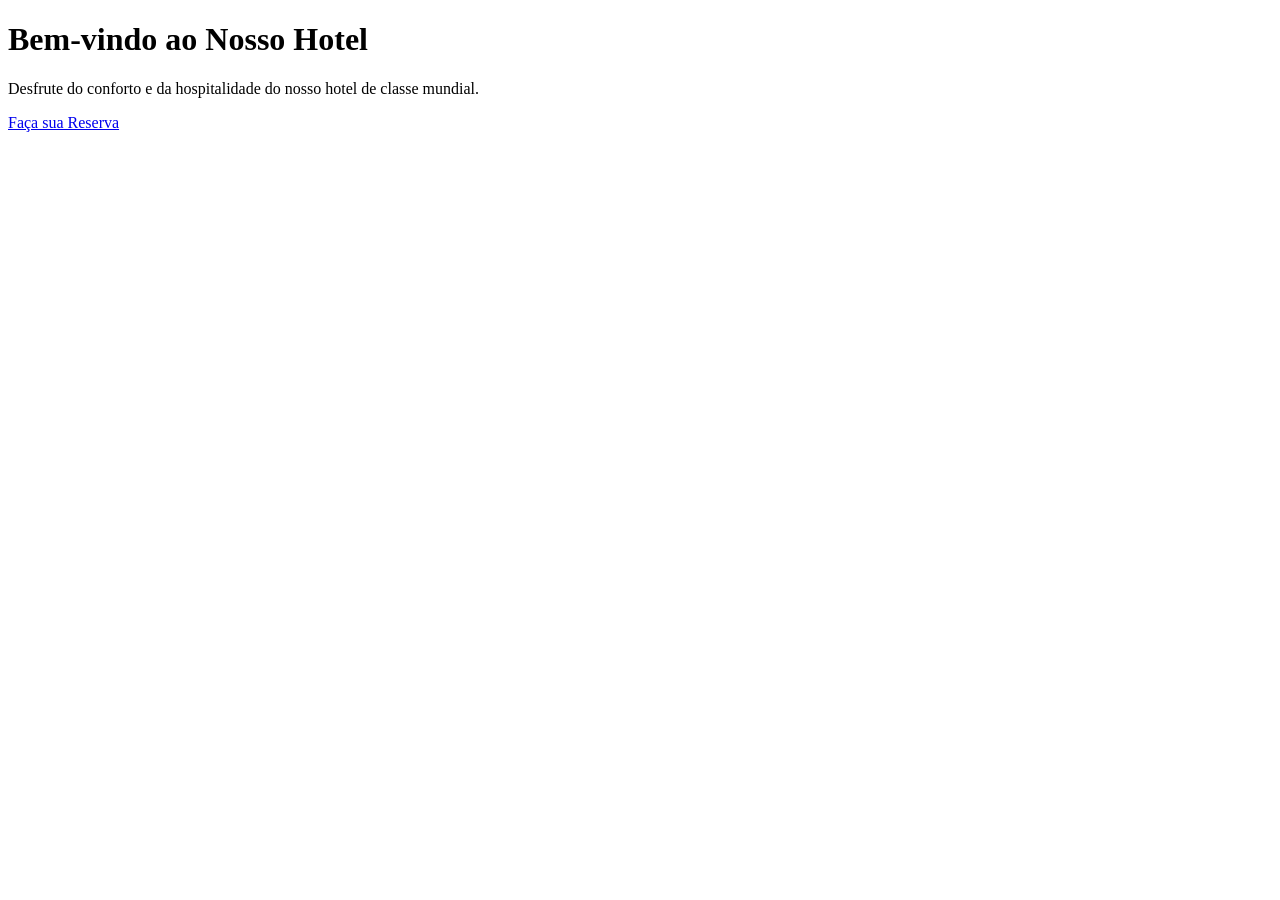
==== index.html @ a3831721 "Estrutura HTML pronta" ====
<!DOCTYPE html>
<html lang="pt">
<head>
    <meta charset="UTF-8">
    <meta name="viewport" content="width=device-width, initial-scale=1.0">
    <title>Hotel Reservation System</title>
</head>
<body>
    <h1>Bem-vindo ao Nosso Hotel</h1>
    <p>Desfrute do conforto e da hospitalidade do nosso hotel de classe mundial.</p>
    <a href="reservation.html">Faça sua Reserva</a>
</body>
</html>
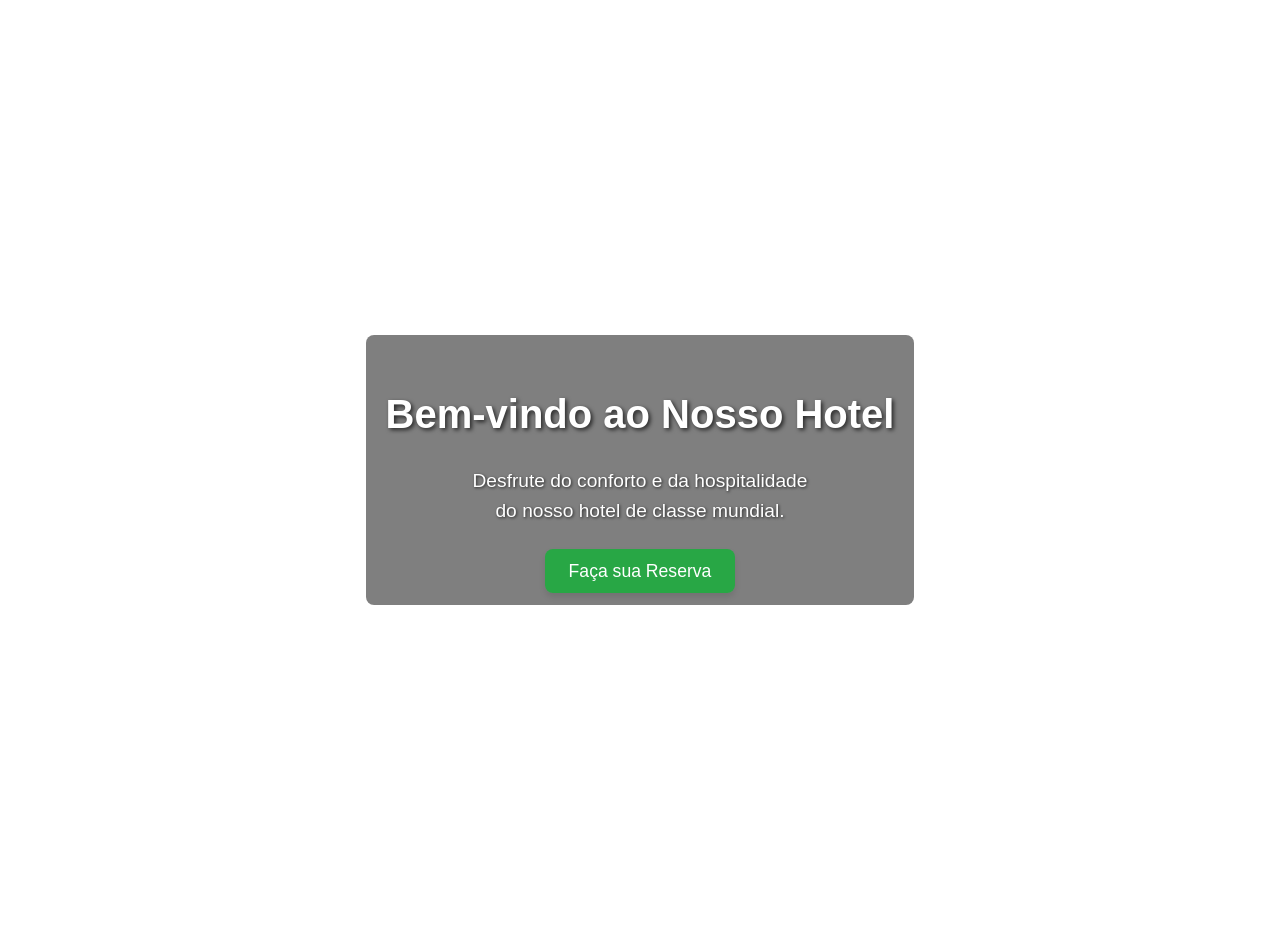
==== commit b423c8ff: "Estrutura CSS pré-pronta" ====
--- a/index.html
+++ b/index.html
@@ -4,10 +4,78 @@
     <meta charset="UTF-8">
     <meta name="viewport" content="width=device-width, initial-scale=1.0">
     <title>Hotel Reservation System</title>
+    <style>
+        body {
+            font-family: 'Roboto', sans-serif;
+            line-height: 1.6;
+            color: #fff; /* Texto em branco para contraste com o fundo */
+            margin: 0;
+            padding: 0;
+            background: url('https://images.pexels.com/photos/2294125/pexels-photo-2294125.jpeg?auto=compress&cs=tinysrgb&w=1260&h=750&dpr=1') no-repeat center center fixed;
+            background-size: cover;
+            display: flex;
+            justify-content: center;
+            align-items: center;
+            height: 100vh;
+            padding: 20px;
+        }
+
+        .container {
+            text-align: center;
+            background-color: rgba(0, 0, 0, 0.5); /* Fundo semi-transparente para melhorar a legibilidade */
+            padding: 20px;
+            border-radius: 8px;
+        }
+
+        h1 {
+            font-size: 2.5rem;
+            margin-bottom: 20px;
+            text-shadow: 2px 2px 4px rgba(0, 0, 0, 0.7); /* Sombra no texto para maior contraste */
+        }
+
+        p {
+            font-size: 1.2rem;
+            margin-bottom: 30px;
+            text-shadow: 1px 1px 3px rgba(0, 0, 0, 0.7);
+        }
+
+        a {
+            font-size: 1.1rem;
+            text-decoration: none;
+            color: #fff;
+            background-color: #28a745;
+            padding: 12px 24px;
+            border-radius: 8px;
+            box-shadow: 0 4px 6px rgba(0, 0, 0, 0.1);
+            transition: background-color 0.3s ease, box-shadow 0.3s ease;
+        }
+
+        a:hover {
+            background-color: #218838;
+            box-shadow: 0 4px 8px rgba(0, 0, 0, 0.2);
+        }
+
+        @media (max-width: 768px) {
+            h1 {
+                font-size: 2rem;
+            }
+
+            p {
+                font-size: 1rem;
+            }
+
+            a {
+                font-size: 1rem;
+                padding: 10px 20px;
+            }
+        }
+    </style>
 </head>
 <body>
-    <h1>Bem-vindo ao Nosso Hotel</h1>
-    <p>Desfrute do conforto e da hospitalidade do nosso hotel de classe mundial.</p>
-    <a href="reservation.html">Faça sua Reserva</a>
+    <div class="container">
+        <h1>Bem-vindo ao Nosso Hotel</h1>
+        <p>Desfrute do conforto e da hospitalidade<br> do nosso hotel de classe mundial.</p>
+        <a href="reservation.html">Faça sua Reserva</a>
+    </div>
 </body>
 </html>
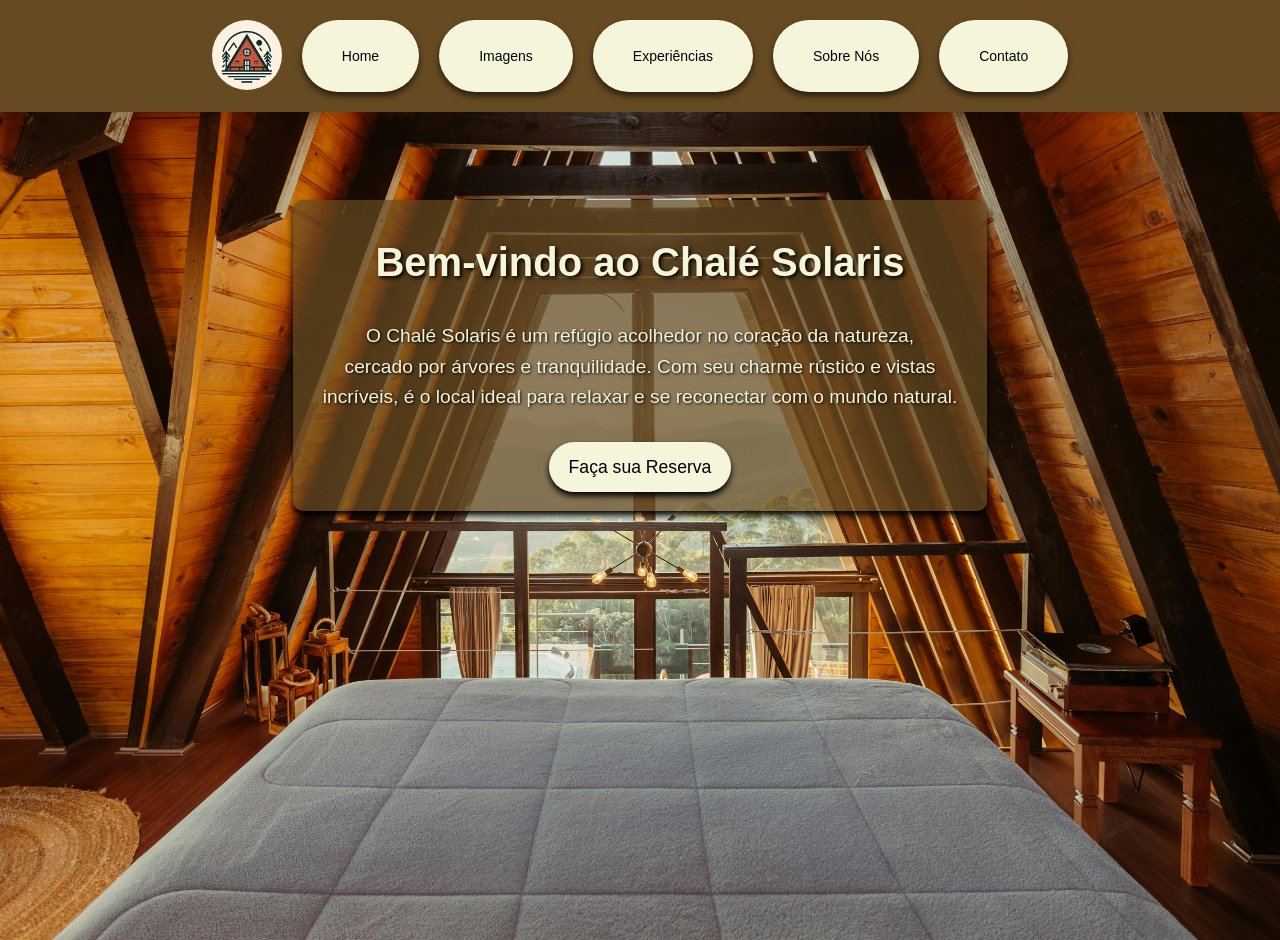
==== commit 033abef5: "imagens pronto" ====
--- a/index.html
+++ b/index.html
@@ -1,5 +1,5 @@
 <!DOCTYPE html>
-<html lang="pt">
+<html lang="pt-br">
 <head>
     <meta charset="UTF-8">
     <meta name="viewport" content="width=device-width, initial-scale=1.0">
@@ -8,51 +8,108 @@
         body {
             font-family: 'Roboto', sans-serif;
             line-height: 1.6;
-            color: #fff; /* Texto em branco para contraste com o fundo */
+            color: #F5F5DC; /* Texto em branco para contraste com o fundo */
             margin: 0;
             padding: 0;
-            background: url('https://images.pexels.com/photos/2294125/pexels-photo-2294125.jpeg?auto=compress&cs=tinysrgb&w=1260&h=750&dpr=1') no-repeat center center fixed;
+            background: url('img/num1.jpg') no-repeat center center;
             background-size: cover;
             display: flex;
+            flex-direction: column;
             justify-content: center;
             align-items: center;
-            height: 100vh;
+            min-height: 100vh;
             padding: 20px;
+        }
+
+        .navbar {
+            width: 100%;
+            background-color: rgb(102, 74, 33);; /* Cor de fundo do menu */
+            box-shadow: 0 4px 6px rgba(0, 0, 0, 0.1); /* Sombra para destacar o menu */
+            display: flex;
+            justify-content: center; /* Distribui os itens entre o espaço */
+            align-items: center; /* Alinha os itens ao centro verticalmente */
+            padding: 20px 20px;
+            margin: 0; /* Remove a margem */
+            position: fixed; /* Fixa a barra no topo da página */
+            top: 0; /* Garante que fique no topo */
+            z-index: 1000; /* Garante que fique acima de outros elementos */
+            gap: 20px;
+        }
+
+        .logo {
+            width: 70px; /* Ajuste a largura conforme necessário */
+            height: 70px; /* Ajuste a altura conforme necessário */
+            border-radius: 50%; /* Torna a imagem redonda */
+            object-fit: cover; /* Garante que a imagem se ajuste ao contêiner */
+        }
+
+        .navbar a {
+            font-family: 'Roboto', sans-serif;
+            font-size: 14px; /* Define o tamanho da fonte */
+            color: #040404; /* Cor do texto */
+            background-color: #F5F5DC;
+            box-shadow: 0 4px 6px rgba(0, 0, 0, 0.6); /* Remove qualquer fundo */
+            margin: 0; /* Remove margens */
+            padding: 0; /* Remove espaçamento interno */
+            text-decoration: none; 
+            padding: 25px 40px;
+            border-radius: 60px;
+            justify-content: center; /* Distribui os itens entre o espaço */
+            align-items: center;
+        }
+
+
+        .navbar a:hover {
+            color: #F5F5DC; /* Cor do texto ao passar o mouse */
+            background-color: rgb(102, 74, 33); /* Fundo preto ao passar o mouse */
+            padding: 25px 40px;
+            border-radius: 60px; /* Sublinhado ao passar o mouse */
+        }
+
+        
+        .menu-left {
+            display: flex;
+            justify-content: center;
+            gap: 20px; /* Espaço entre os links */
         }
 
         .container {
             text-align: center;
-            background-color: rgba(0, 0, 0, 0.5); /* Fundo semi-transparente para melhorar a legibilidade */
-            padding: 20px;
-            border-radius: 8px;
+            background-color: rgba(102, 74, 33, 0.7); /* Fundo semi-transparente para melhorar a legibilidade */
+            padding: 30px;
+            box-shadow: 0 4px 6px rgba(0, 0, 0, 1);
+            border-radius: 10px;
+            position: fixed; /* Fixa a barra no topo da página */
+            top: 200px;
         }
 
         h1 {
             font-size: 2.5rem;
-            margin-bottom: 20px;
-            text-shadow: 2px 2px 4px rgba(0, 0, 0, 0.7); /* Sombra no texto para maior contraste */
+            margin-top: 0;
+            text-shadow: 2px 2px 4px rgba(0, 0, 0, 90); /* Sombra no texto para maior contraste */
         }
 
         p {
             font-size: 1.2rem;
-            margin-bottom: 30px;
-            text-shadow: 1px 1px 3px rgba(0, 0, 0, 0.7);
+            margin-bottom: 40px;
+            text-shadow: 1px 1px 3px rgba(0, 0, 0, 90);
         }
 
         a {
             font-size: 1.1rem;
             text-decoration: none;
-            color: #fff;
-            background-color: #28a745;
-            padding: 12px 24px;
-            border-radius: 8px;
-            box-shadow: 0 4px 6px rgba(0, 0, 0, 0.1);
+            color: #000000;
+            background-color: rgba(245, 245, 220);
+            padding: 15px 20px;
+            border-radius: 30px;
+            box-shadow: 0 4px 6px rgba(0, 0, 0, 1);
             transition: background-color 0.3s ease, box-shadow 0.3s ease;
         }
 
         a:hover {
+            color: #F5F5DC;
             background-color: #218838;
-            box-shadow: 0 4px 8px rgba(0, 0, 0, 0.2);
+            box-shadow: 0 4px 8px rgba(0, 0, 0, 1);
         }
 
         @media (max-width: 768px) {
@@ -68,13 +125,34 @@
                 font-size: 1rem;
                 padding: 10px 20px;
             }
+
+            .cards {
+                flex-direction: column;
+                align-items: center;
+            }
         }
     </style>
 </head>
 <body>
+    <!-- Menu de navegação -->
+    <div class="navbar">
+        <div class="menu-left">
+            <img src="img/logo.jpeg" alt="Logo" class="logo">
+            <a href="index.html">Home</a>
+            <a href="image.html">Imagens</a>
+            <a href="experience.html">Experiências</a>
+            <a href="#sobre-nos">Sobre Nós</a>
+            <a href="#contato">Contato</a>
+        </div>
+    </div>
+
+    <br>
+
     <div class="container">
-        <h1>Bem-vindo ao Nosso Hotel</h1>
-        <p>Desfrute do conforto e da hospitalidade<br> do nosso hotel de classe mundial.</p>
+        <h1>Bem-vindo ao Chalé Solaris</h1>
+        <p>O Chalé Solaris é um refúgio acolhedor no coração da natureza,<br> 
+            cercado por árvores e tranquilidade. Com seu charme rústico e vistas<br> 
+            incríveis, é o local ideal para relaxar e se reconectar com o mundo natural.</p>
         <a href="reservation.html">Faça sua Reserva</a>
     </div>
 </body>
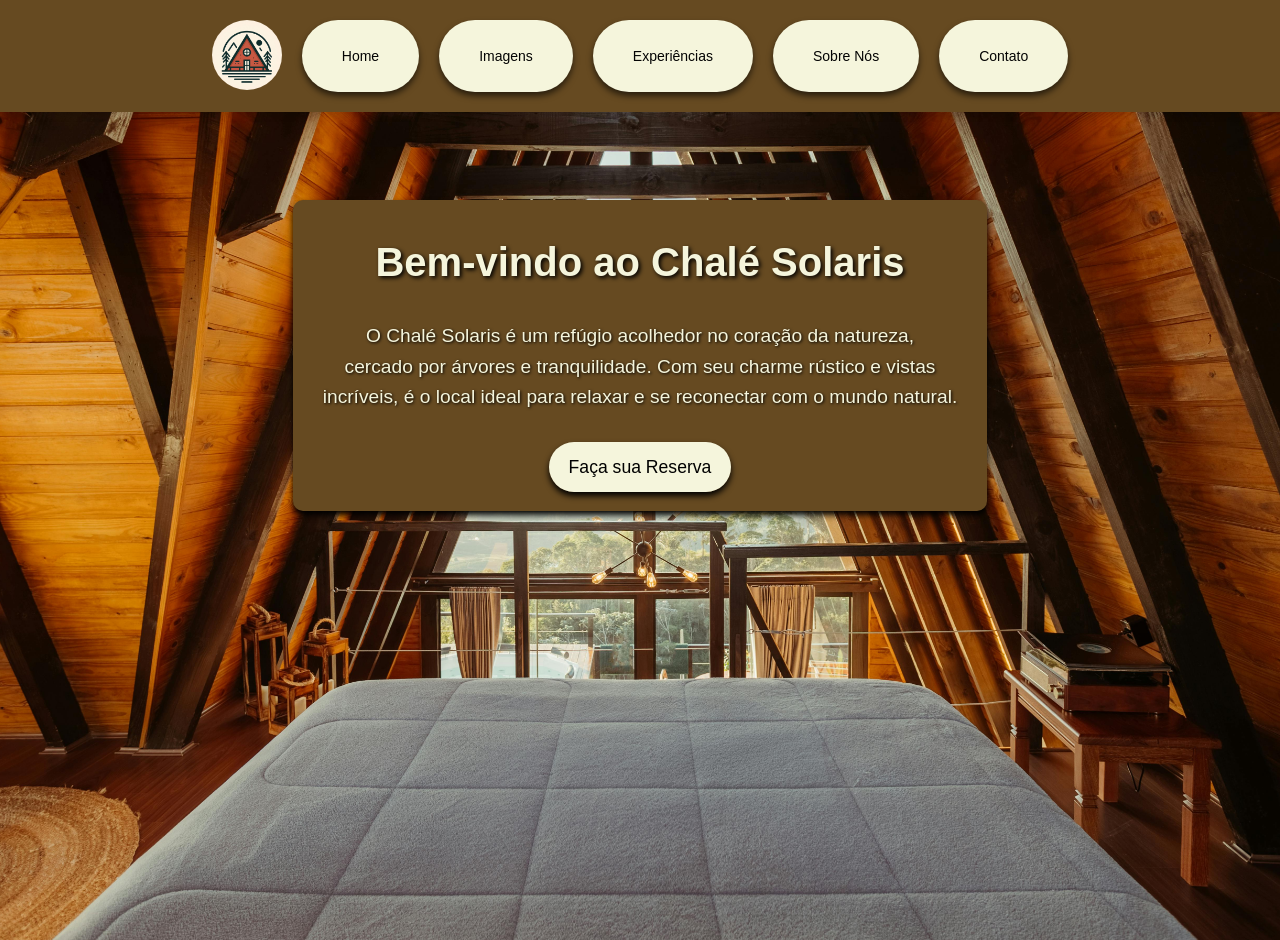
==== commit f947aadc: "Site Pronto" ====
--- a/index.html
+++ b/index.html
@@ -3,7 +3,7 @@
 <head>
     <meta charset="UTF-8">
     <meta name="viewport" content="width=device-width, initial-scale=1.0">
-    <title>Hotel Reservation System</title>
+    <title>Home - Chalé Solaris</title>
     <style>
         body {
             font-family: 'Roboto', sans-serif;
@@ -75,7 +75,7 @@
 
         .container {
             text-align: center;
-            background-color: rgba(102, 74, 33, 0.7); /* Fundo semi-transparente para melhorar a legibilidade */
+            background-color: rgba(102, 74, 33); /* Fundo semi-transparente para melhorar a legibilidade */
             padding: 30px;
             box-shadow: 0 4px 6px rgba(0, 0, 0, 1);
             border-radius: 10px;
@@ -141,8 +141,8 @@
             <a href="index.html">Home</a>
             <a href="image.html">Imagens</a>
             <a href="experience.html">Experiências</a>
-            <a href="#sobre-nos">Sobre Nós</a>
-            <a href="#contato">Contato</a>
+            <a href="about.html">Sobre Nós</a>
+            <a href="contact.html">Contato</a>
         </div>
     </div>
 
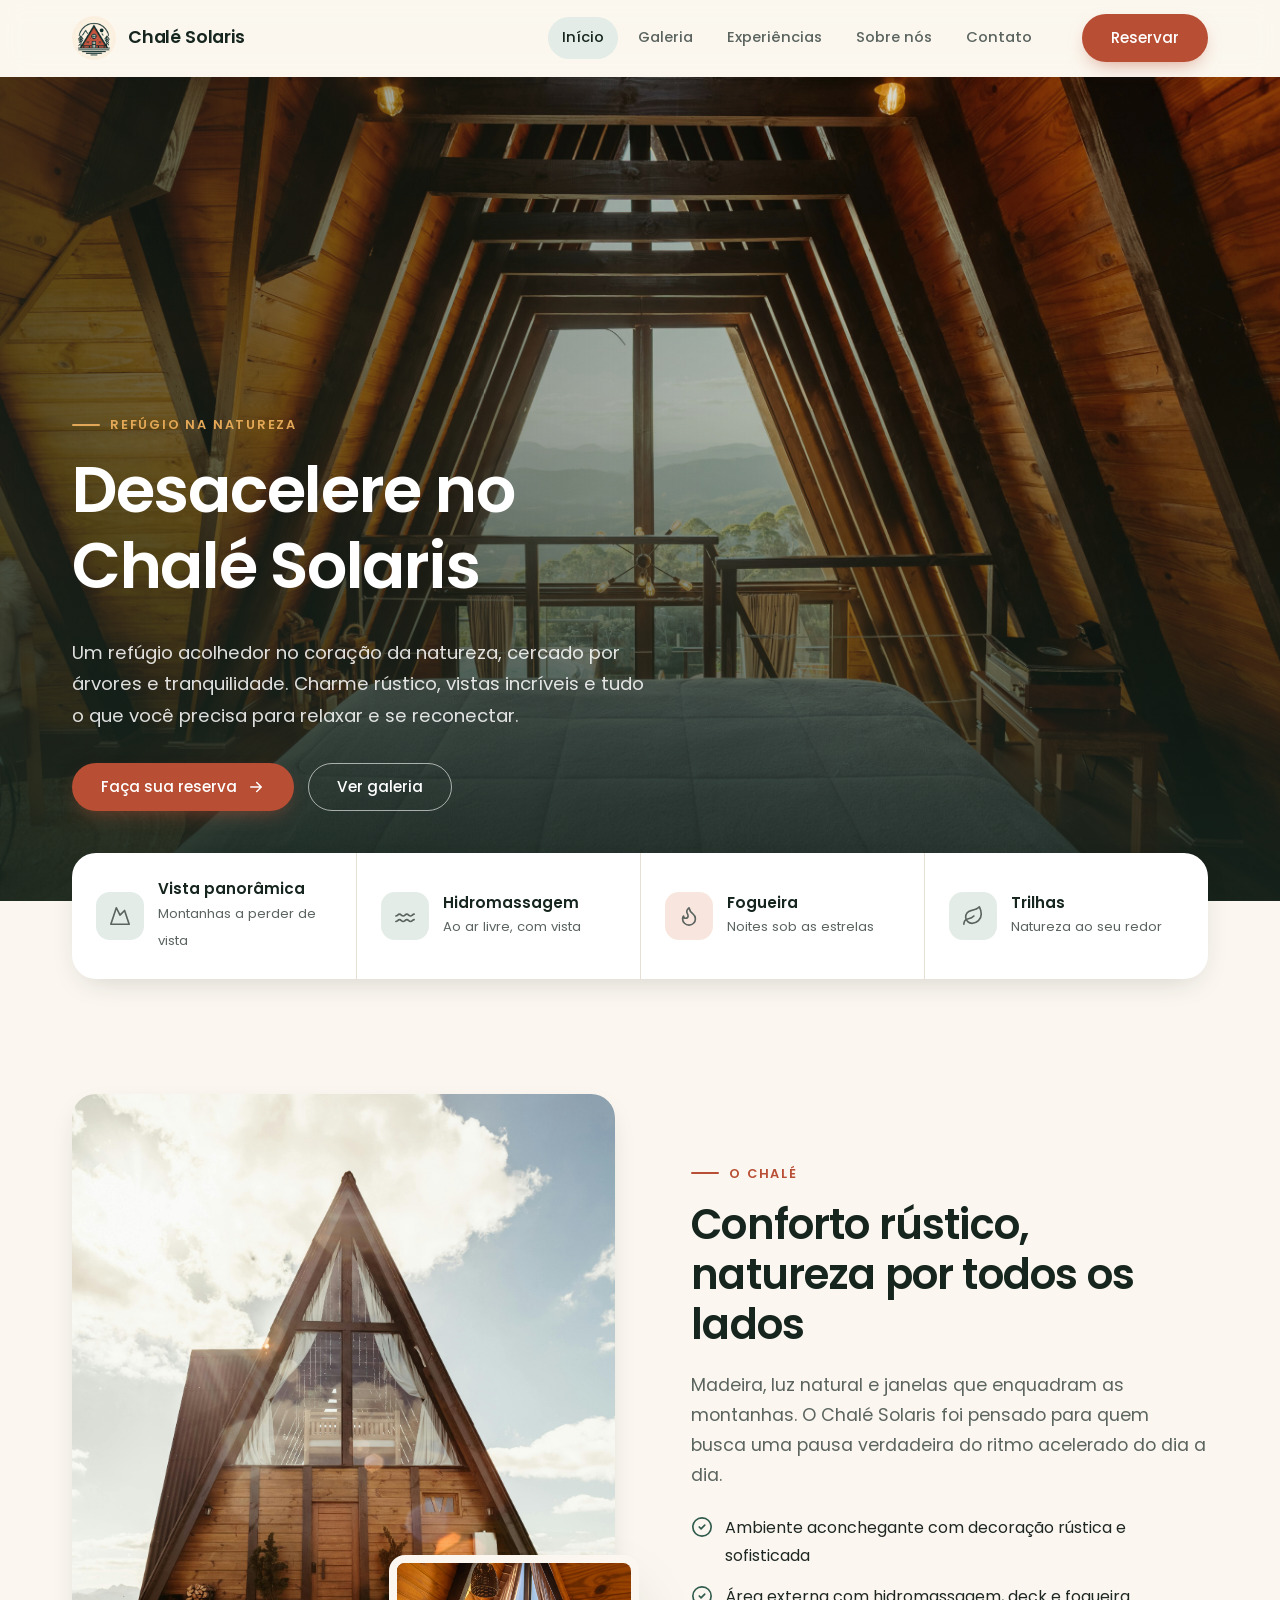
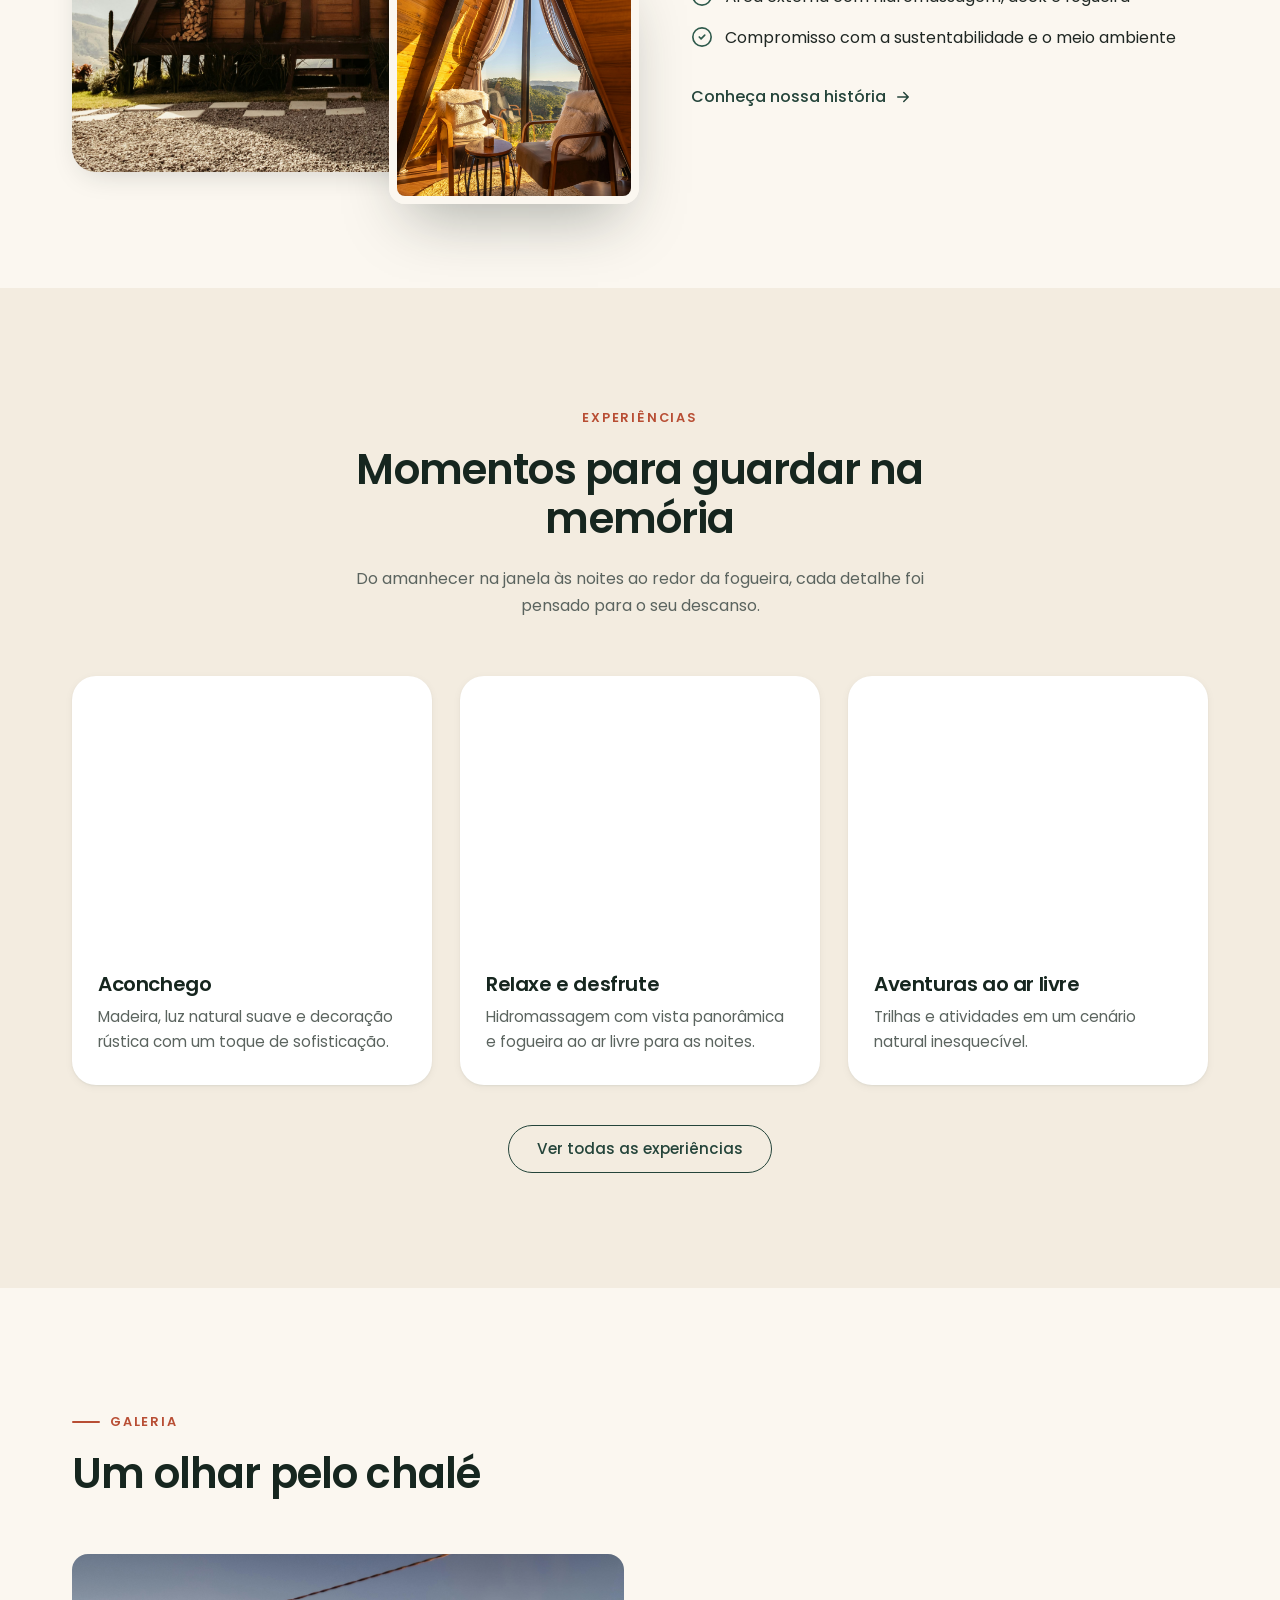
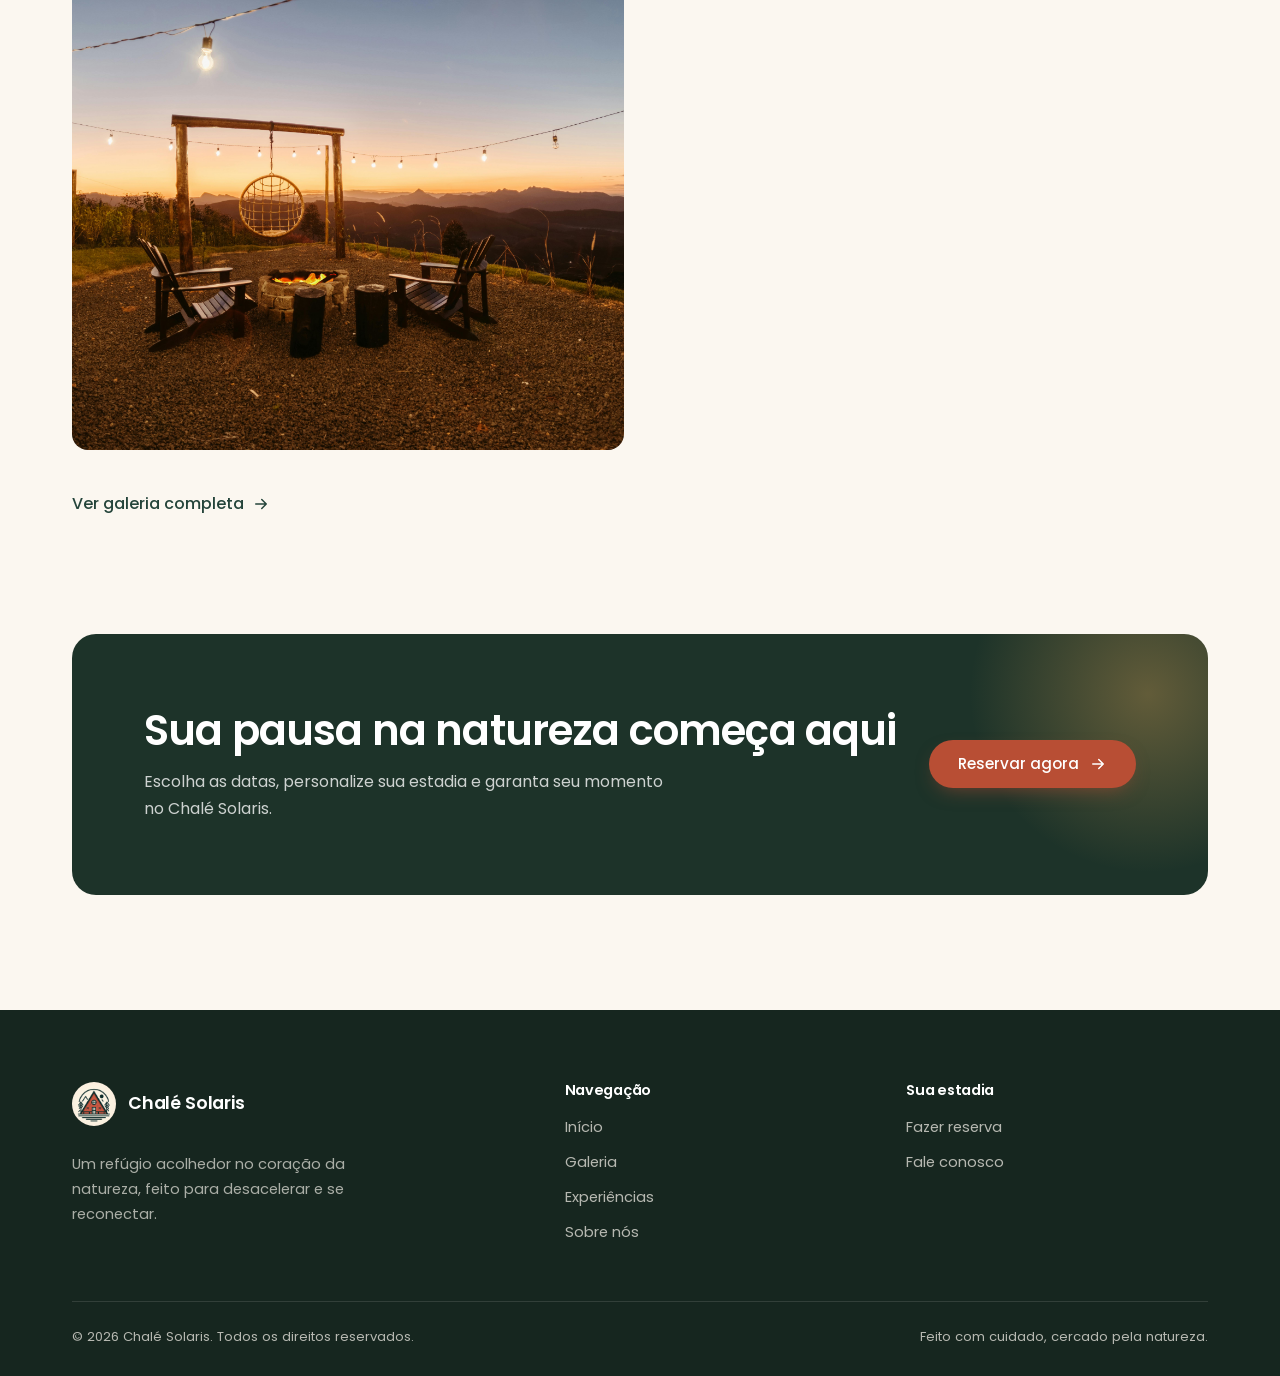
==== commit 26c423dd: "Versão local" ====
--- a/index.html
+++ b/index.html
@@ -1,159 +1,220 @@
 <!DOCTYPE html>
-<html lang="pt-br">
+<html lang="pt-BR" class="no-js">
 <head>
     <meta charset="UTF-8">
     <meta name="viewport" content="width=device-width, initial-scale=1.0">
-    <title>Home - Chalé Solaris</title>
-    <style>
-        body {
-            font-family: 'Roboto', sans-serif;
-            line-height: 1.6;
-            color: #F5F5DC; /* Texto em branco para contraste com o fundo */
-            margin: 0;
-            padding: 0;
-            background: url('img/num1.jpg') no-repeat center center;
-            background-size: cover;
-            display: flex;
-            flex-direction: column;
-            justify-content: center;
-            align-items: center;
-            min-height: 100vh;
-            padding: 20px;
-        }
-
-        .navbar {
-            width: 100%;
-            background-color: rgb(102, 74, 33);; /* Cor de fundo do menu */
-            box-shadow: 0 4px 6px rgba(0, 0, 0, 0.1); /* Sombra para destacar o menu */
-            display: flex;
-            justify-content: center; /* Distribui os itens entre o espaço */
-            align-items: center; /* Alinha os itens ao centro verticalmente */
-            padding: 20px 20px;
-            margin: 0; /* Remove a margem */
-            position: fixed; /* Fixa a barra no topo da página */
-            top: 0; /* Garante que fique no topo */
-            z-index: 1000; /* Garante que fique acima de outros elementos */
-            gap: 20px;
-        }
-
-        .logo {
-            width: 70px; /* Ajuste a largura conforme necessário */
-            height: 70px; /* Ajuste a altura conforme necessário */
-            border-radius: 50%; /* Torna a imagem redonda */
-            object-fit: cover; /* Garante que a imagem se ajuste ao contêiner */
-        }
-
-        .navbar a {
-            font-family: 'Roboto', sans-serif;
-            font-size: 14px; /* Define o tamanho da fonte */
-            color: #040404; /* Cor do texto */
-            background-color: #F5F5DC;
-            box-shadow: 0 4px 6px rgba(0, 0, 0, 0.6); /* Remove qualquer fundo */
-            margin: 0; /* Remove margens */
-            padding: 0; /* Remove espaçamento interno */
-            text-decoration: none; 
-            padding: 25px 40px;
-            border-radius: 60px;
-            justify-content: center; /* Distribui os itens entre o espaço */
-            align-items: center;
-        }
-
-
-        .navbar a:hover {
-            color: #F5F5DC; /* Cor do texto ao passar o mouse */
-            background-color: rgb(102, 74, 33); /* Fundo preto ao passar o mouse */
-            padding: 25px 40px;
-            border-radius: 60px; /* Sublinhado ao passar o mouse */
-        }
-
-        
-        .menu-left {
-            display: flex;
-            justify-content: center;
-            gap: 20px; /* Espaço entre os links */
-        }
-
-        .container {
-            text-align: center;
-            background-color: rgba(102, 74, 33); /* Fundo semi-transparente para melhorar a legibilidade */
-            padding: 30px;
-            box-shadow: 0 4px 6px rgba(0, 0, 0, 1);
-            border-radius: 10px;
-            position: fixed; /* Fixa a barra no topo da página */
-            top: 200px;
-        }
-
-        h1 {
-            font-size: 2.5rem;
-            margin-top: 0;
-            text-shadow: 2px 2px 4px rgba(0, 0, 0, 90); /* Sombra no texto para maior contraste */
-        }
-
-        p {
-            font-size: 1.2rem;
-            margin-bottom: 40px;
-            text-shadow: 1px 1px 3px rgba(0, 0, 0, 90);
-        }
-
-        a {
-            font-size: 1.1rem;
-            text-decoration: none;
-            color: #000000;
-            background-color: rgba(245, 245, 220);
-            padding: 15px 20px;
-            border-radius: 30px;
-            box-shadow: 0 4px 6px rgba(0, 0, 0, 1);
-            transition: background-color 0.3s ease, box-shadow 0.3s ease;
-        }
-
-        a:hover {
-            color: #F5F5DC;
-            background-color: #218838;
-            box-shadow: 0 4px 8px rgba(0, 0, 0, 1);
-        }
-
-        @media (max-width: 768px) {
-            h1 {
-                font-size: 2rem;
-            }
-
-            p {
-                font-size: 1rem;
-            }
-
-            a {
-                font-size: 1rem;
-                padding: 10px 20px;
-            }
-
-            .cards {
-                flex-direction: column;
-                align-items: center;
-            }
-        }
-    </style>
+    <title>Chalé Solaris — Refúgio na natureza</title>
+    <meta name="description" content="Chalé Solaris: um refúgio acolhedor no coração da natureza, com vista panorâmica, hidromassagem, fogueira e trilhas.">
+    <meta name="theme-color" content="#24443A">
+    <link rel="icon" href="img/logo.jpeg">
+    <link rel="preconnect" href="https://fonts.googleapis.com">
+    <link rel="preconnect" href="https://fonts.gstatic.com" crossorigin>
+    <link href="https://fonts.googleapis.com/css2?family=Poppins:wght@300;400;500;600;700&display=swap" rel="stylesheet">
+    <link rel="stylesheet" href="css/style.css">
+    <script src="js/main.js" defer></script>
 </head>
 <body>
-    <!-- Menu de navegação -->
-    <div class="navbar">
-        <div class="menu-left">
-            <img src="img/logo.jpeg" alt="Logo" class="logo">
-            <a href="index.html">Home</a>
-            <a href="image.html">Imagens</a>
-            <a href="experience.html">Experiências</a>
-            <a href="about.html">Sobre Nós</a>
-            <a href="contact.html">Contato</a>
+    <a class="skip-link" href="#main">Pular para o conteúdo</a>
+
+    <header class="site-header">
+        <div class="container header-inner">
+            <a href="index.html" class="brand" aria-label="Chalé Solaris — início">
+                <img src="img/logo.jpeg" alt="" width="44" height="44">
+                <span>Chalé Solaris</span>
+            </a>
+            <button class="nav-toggle" type="button" aria-expanded="false" aria-controls="site-nav" aria-label="Abrir menu">
+                <svg viewBox="0 0 24 24" fill="none" stroke="currentColor" stroke-width="2" stroke-linecap="round" aria-hidden="true"><path d="M4 7h16M4 12h16M4 17h16"/></svg>
+            </button>
+            <nav id="site-nav" class="nav" aria-label="Navegação principal">
+                <ul class="nav-list">
+                    <li><a href="index.html" aria-current="page">Início</a></li>
+                    <li><a href="image.html">Galeria</a></li>
+                    <li><a href="experience.html">Experiências</a></li>
+                    <li><a href="about.html">Sobre nós</a></li>
+                    <li><a href="contact.html">Contato</a></li>
+                </ul>
+                <a href="reservation.html" class="btn btn--primary">Reservar</a>
+            </nav>
         </div>
-    </div>
-
-    <br>
-
-    <div class="container">
-        <h1>Bem-vindo ao Chalé Solaris</h1>
-        <p>O Chalé Solaris é um refúgio acolhedor no coração da natureza,<br> 
-            cercado por árvores e tranquilidade. Com seu charme rústico e vistas<br> 
-            incríveis, é o local ideal para relaxar e se reconectar com o mundo natural.</p>
-        <a href="reservation.html">Faça sua Reserva</a>
-    </div>
+    </header>
+
+    <main id="main">
+        <!-- Hero -->
+        <section class="hero">
+            <div class="hero-media">
+                <img src="img/num1.jpg" alt="Quarto do chalé em madeira com janela triangular voltada para as montanhas" fetchpriority="high">
+            </div>
+            <div class="container hero-content">
+                <span class="eyebrow">Refúgio na natureza</span>
+                <h1>Desacelere no Chalé Solaris</h1>
+                <p>Um refúgio acolhedor no coração da natureza, cercado por árvores e tranquilidade. Charme rústico, vistas incríveis e tudo o que você precisa para relaxar e se reconectar.</p>
+                <div class="hero-actions">
+                    <a href="reservation.html" class="btn btn--primary">
+                        Faça sua reserva
+                        <svg viewBox="0 0 24 24" fill="none" stroke="currentColor" stroke-width="2" stroke-linecap="round" stroke-linejoin="round" aria-hidden="true"><path d="M5 12h14M13 6l6 6-6 6"/></svg>
+                    </a>
+                    <a href="image.html" class="btn btn--ghost">Ver galeria</a>
+                </div>
+            </div>
+        </section>
+
+        <!-- Destaques -->
+        <section class="highlights" aria-label="Destaques do chalé">
+            <div class="container">
+                <div class="highlights-grid reveal">
+                    <div class="highlight">
+                        <span class="icon-badge"><svg viewBox="0 0 24 24" fill="none" stroke="currentColor" stroke-width="1.8" stroke-linecap="round" stroke-linejoin="round" aria-hidden="true"><path d="m8 3 4 8 5-5 5 15H2L8 3z"/></svg></span>
+                        <div><strong>Vista panorâmica</strong><span>Montanhas a perder de vista</span></div>
+                    </div>
+                    <div class="highlight">
+                        <span class="icon-badge"><svg viewBox="0 0 24 24" fill="none" stroke="currentColor" stroke-width="1.8" stroke-linecap="round" stroke-linejoin="round" aria-hidden="true"><path d="M2 12c2 0 2-2 4-2s2 2 4 2 2-2 4-2 2 2 4 2 2-2 4-2M2 18c2 0 2-2 4-2s2 2 4 2 2-2 4-2 2 2 4 2 2-2 4-2"/></svg></span>
+                        <div><strong>Hidromassagem</strong><span>Ao ar livre, com vista</span></div>
+                    </div>
+                    <div class="highlight">
+                        <span class="icon-badge icon-badge--warm"><svg viewBox="0 0 24 24" fill="none" stroke="currentColor" stroke-width="1.8" stroke-linecap="round" stroke-linejoin="round" aria-hidden="true"><path d="M8.5 14.5A2.5 2.5 0 0 0 11 12c0-1.38-.5-2-1-3-1.07-2.14-.22-4.05 2-6 .5 2.5 2 4.9 4 6.5 2 1.6 3 3.5 3 5.5a7 7 0 1 1-14 0c0-1.15.43-2.29 1-3a2.5 2.5 0 0 0 2.5 2.5z"/></svg></span>
+                        <div><strong>Fogueira</strong><span>Noites sob as estrelas</span></div>
+                    </div>
+                    <div class="highlight">
+                        <span class="icon-badge"><svg viewBox="0 0 24 24" fill="none" stroke="currentColor" stroke-width="1.8" stroke-linecap="round" stroke-linejoin="round" aria-hidden="true"><path d="M11 20A7 7 0 0 1 9.8 6.1C15.5 5 17 4.48 19 2c1 2 2 4.18 2 8 0 5.5-4.78 10-10 10Z"/><path d="M2 21c0-3 1.85-5.36 5.08-6C9.5 14.52 12 13 13 12"/></svg></span>
+                        <div><strong>Trilhas</strong><span>Natureza ao seu redor</span></div>
+                    </div>
+                </div>
+            </div>
+        </section>
+
+        <!-- Apresentação -->
+        <section class="section">
+            <div class="container split">
+                <div class="split-media reveal">
+                    <img src="img/num3.jpg" alt="Fachada do chalé em formato A sob céu azul" loading="lazy" decoding="async">
+                    <img class="float-img" src="img/num2.jpg" alt="Poltronas junto à janela com vista para a mata" loading="lazy" decoding="async">
+                </div>
+                <div class="reveal">
+                    <span class="eyebrow">O chalé</span>
+                    <h2>Conforto rústico, natureza por todos os lados</h2>
+                    <p class="lead">Madeira, luz natural e janelas que enquadram as montanhas. O Chalé Solaris foi pensado para quem busca uma pausa verdadeira do ritmo acelerado do dia a dia.</p>
+                    <ul class="check-list">
+                        <li><svg viewBox="0 0 24 24" fill="none" stroke="currentColor" stroke-width="1.8" stroke-linecap="round" stroke-linejoin="round" aria-hidden="true"><circle cx="12" cy="12" r="10"/><path d="m9 12 2 2 4-4"/></svg>Ambiente aconchegante com decoração rústica e sofisticada</li>
+                        <li><svg viewBox="0 0 24 24" fill="none" stroke="currentColor" stroke-width="1.8" stroke-linecap="round" stroke-linejoin="round" aria-hidden="true"><circle cx="12" cy="12" r="10"/><path d="m9 12 2 2 4-4"/></svg>Área externa com hidromassagem, deck e fogueira</li>
+                        <li><svg viewBox="0 0 24 24" fill="none" stroke="currentColor" stroke-width="1.8" stroke-linecap="round" stroke-linejoin="round" aria-hidden="true"><circle cx="12" cy="12" r="10"/><path d="m9 12 2 2 4-4"/></svg>Compromisso com a sustentabilidade e o meio ambiente</li>
+                    </ul>
+                    <a href="about.html" class="link-arrow">
+                        Conheça nossa história
+                        <svg width="18" height="18" viewBox="0 0 24 24" fill="none" stroke="currentColor" stroke-width="2" stroke-linecap="round" stroke-linejoin="round" aria-hidden="true"><path d="M5 12h14M13 6l6 6-6 6"/></svg>
+                    </a>
+                </div>
+            </div>
+        </section>
+
+        <!-- Experiências -->
+        <section class="section section--sand">
+            <div class="container">
+                <div class="section-head section-head--center reveal">
+                    <span class="eyebrow">Experiências</span>
+                    <h2>Momentos para guardar na memória</h2>
+                    <p>Do amanhecer na janela às noites ao redor da fogueira, cada detalhe foi pensado para o seu descanso.</p>
+                </div>
+                <div class="card-grid">
+                    <article class="card reveal">
+                        <div class="card-media"><img src="img/num13.jpg" alt="Sala de estar em madeira com poltronas e mesa rústica" loading="lazy" decoding="async"></div>
+                        <div class="card-body">
+                            <h3>Aconchego</h3>
+                            <p>Madeira, luz natural suave e decoração rústica com um toque de sofisticação.</p>
+                        </div>
+                    </article>
+                    <article class="card reveal">
+                        <div class="card-media"><img src="img/num19.jpg" alt="Hidromassagem no deck ao entardecer" loading="lazy" decoding="async"></div>
+                        <div class="card-body">
+                            <h3>Relaxe e desfrute</h3>
+                            <p>Hidromassagem com vista panorâmica e fogueira ao ar livre para as noites.</p>
+                        </div>
+                    </article>
+                    <article class="card reveal">
+                        <div class="card-media"><img src="img/num17.jpg" alt="Área externa com mesa de madeira e vista para as montanhas" loading="lazy" decoding="async"></div>
+                        <div class="card-body">
+                            <h3>Aventuras ao ar livre</h3>
+                            <p>Trilhas e atividades em um cenário natural inesquecível.</p>
+                        </div>
+                    </article>
+                </div>
+                <div class="section-actions section-actions--center">
+                    <a href="experience.html" class="btn btn--outline">Ver todas as experiências</a>
+                </div>
+            </div>
+        </section>
+
+        <!-- Galeria -->
+        <section class="section">
+            <div class="container">
+                <div class="section-head reveal">
+                    <span class="eyebrow">Galeria</span>
+                    <h2>Um olhar pelo chalé</h2>
+                </div>
+                <div class="gallery-preview reveal">
+                    <a href="image.html"><img src="img/num20.jpg" alt="Fogueira com cadeiras e luzes ao entardecer" loading="lazy" decoding="async"></a>
+                    <a href="image.html"><img src="img/num15.jpg" alt="Quarto com cama de casal e vista para a mata" loading="lazy" decoding="async"></a>
+                    <a href="image.html"><img src="img/num9.jpg" alt="Espreguiçadeiras no gramado" loading="lazy" decoding="async"></a>
+                    <a href="image.html"><img src="img/num4.jpg" alt="Lenha empilhada ao lado da churrasqueira" loading="lazy" decoding="async"></a>
+                    <a href="image.html"><img src="img/num18.jpg" alt="Sala iluminada pelo sol com vista para o deck" loading="lazy" decoding="async"></a>
+                </div>
+                <div class="section-actions">
+                    <a href="image.html" class="link-arrow">
+                        Ver galeria completa
+                        <svg width="18" height="18" viewBox="0 0 24 24" fill="none" stroke="currentColor" stroke-width="2" stroke-linecap="round" stroke-linejoin="round" aria-hidden="true"><path d="M5 12h14M13 6l6 6-6 6"/></svg>
+                    </a>
+                </div>
+            </div>
+        </section>
+
+        <!-- CTA -->
+        <section class="section section--flush-top">
+            <div class="container">
+                <div class="cta reveal">
+                    <div>
+                        <h2>Sua pausa na natureza começa aqui</h2>
+                        <p>Escolha as datas, personalize sua estadia e garanta seu momento no Chalé Solaris.</p>
+                    </div>
+                    <a href="reservation.html" class="btn btn--primary">
+                        Reservar agora
+                        <svg viewBox="0 0 24 24" fill="none" stroke="currentColor" stroke-width="2" stroke-linecap="round" stroke-linejoin="round" aria-hidden="true"><path d="M5 12h14M13 6l6 6-6 6"/></svg>
+                    </a>
+                </div>
+            </div>
+        </section>
+    </main>
+
+    <footer class="site-footer">
+        <div class="container">
+            <div class="footer-grid">
+                <div>
+                    <a href="index.html" class="brand">
+                        <img src="img/logo.jpeg" alt="" width="44" height="44" loading="lazy">
+                        <span>Chalé Solaris</span>
+                    </a>
+                    <p>Um refúgio acolhedor no coração da natureza, feito para desacelerar e se reconectar.</p>
+                </div>
+                <div>
+                    <h4>Navegação</h4>
+                    <ul class="footer-links">
+                        <li><a href="index.html">Início</a></li>
+                        <li><a href="image.html">Galeria</a></li>
+                        <li><a href="experience.html">Experiências</a></li>
+                        <li><a href="about.html">Sobre nós</a></li>
+                    </ul>
+                </div>
+                <div>
+                    <h4>Sua estadia</h4>
+                    <ul class="footer-links">
+                        <li><a href="reservation.html">Fazer reserva</a></li>
+                        <li><a href="contact.html">Fale conosco</a></li>
+                    </ul>
+                </div>
+            </div>
+            <div class="footer-bottom">
+                <span>© <span data-year>2026</span> Chalé Solaris. Todos os direitos reservados.</span>
+                <span>Feito com cuidado, cercado pela natureza.</span>
+            </div>
+        </div>
+    </footer>
 </body>
 </html>
--- a/css/style.css
+++ b/css/style.css
@@ -0,0 +1,797 @@
+/* ==========================================================================
+   Chalé Solaris — Design System
+   --------------------------------------------------------------------------
+   Paleta derivada do logotipo e aplicada com base na psicologia das cores:
+   - Verde floresta  → natureza, calma, segurança e confiança (marca/estrutura)
+   - Terracota       → calor, acolhimento e energia para agir (CTAs/destaques)
+   - Creme / areia   → leveza, limpeza e conforto (fundos)
+   - Âmbar suave     → luz do sol, otimismo — referência ao nome "Solaris"
+   Regra 60-30-10: 60% neutros claros, 30% verde, 10% terracota.
+   ========================================================================== */
+
+:root {
+    /* Marca */
+    --green-900: #16261F;
+    --green-800: #1D3329;
+    --green-700: #24443A;
+    --green-600: #2F5A4C;
+    --green-100: #E3ECE6;
+    --terra-600: #B84E34;
+    --terra-700: #9C3F28;
+    --terra-100: #F8E6DE;
+    --amber: #E3A857;
+
+    /* Neutros */
+    --cream: #FBF7F0;
+    --sand: #F3ECE0;
+    --white: #FFFFFF;
+    --ink: #1F2723;
+    --muted: #5B645F;
+    --line: #E6DFD3;
+
+    /* Tipografia */
+    --font: 'Poppins', system-ui, -apple-system, 'Segoe UI', sans-serif;
+
+    /* Espaçamento, raio e sombra */
+    --container: 1200px;
+    --gutter: clamp(16px, 4vw, 32px);
+    --section: clamp(64px, 9vw, 120px);
+    --radius-sm: 10px;
+    --radius: 16px;
+    --radius-lg: 24px;
+    --shadow-sm: 0 1px 2px rgba(22, 38, 31, .06), 0 2px 8px rgba(22, 38, 31, .05);
+    --shadow: 0 10px 30px -12px rgba(22, 38, 31, .22);
+    --shadow-lg: 0 30px 60px -20px rgba(22, 38, 31, .35);
+    --ease: cubic-bezier(.22, .61, .36, 1);
+    --header-h: 76px;
+}
+
+/* ---------- Base ---------- */
+*, *::before, *::after { box-sizing: border-box; }
+
+html { scroll-behavior: smooth; -webkit-text-size-adjust: 100%; }
+
+body {
+    margin: 0;
+    font-family: var(--font);
+    font-size: 16px;
+    line-height: 1.7;
+    color: var(--ink);
+    background: var(--cream);
+    -webkit-font-smoothing: antialiased;
+}
+
+img { max-width: 100%; display: block; }
+
+a { color: inherit; text-decoration: none; }
+
+h1, h2, h3, h4 {
+    margin: 0 0 .5em;
+    line-height: 1.2;
+    font-weight: 600;
+    color: var(--green-900);
+    letter-spacing: -.02em;
+}
+
+h1 { font-size: clamp(2.25rem, 5.5vw, 4rem); }
+h2 { font-size: clamp(1.75rem, 3.6vw, 2.6rem); }
+h3 { font-size: 1.25rem; }
+
+p { margin: 0 0 1em; color: var(--muted); }
+
+::selection { background: var(--terra-100); color: var(--terra-700); }
+
+:focus-visible {
+    outline: 3px solid var(--amber);
+    outline-offset: 3px;
+    border-radius: 6px;
+}
+
+.container {
+    width: 100%;
+    max-width: var(--container);
+    margin: 0 auto;
+    padding: 0 var(--gutter);
+}
+
+.section { padding: var(--section) 0; }
+.section--sand { background: var(--sand); }
+.section--green { background: var(--green-800); color: var(--cream); }
+.section--green h2, .section--green h3 { color: var(--white); }
+.section--green p { color: rgba(251, 247, 240, .78); }
+
+.eyebrow {
+    display: inline-flex;
+    align-items: center;
+    gap: 10px;
+    font-size: .8rem;
+    font-weight: 600;
+    letter-spacing: .14em;
+    text-transform: uppercase;
+    color: var(--terra-600);
+    margin-bottom: 16px;
+}
+
+.eyebrow::before {
+    content: "";
+    width: 28px;
+    height: 2px;
+    background: currentColor;
+    border-radius: 2px;
+}
+
+.section-head { max-width: 640px; margin-bottom: clamp(36px, 5vw, 56px); }
+.section-head--center { text-align: center; margin-left: auto; margin-right: auto; }
+.section-head--center .eyebrow::before { display: none; }
+.lead { font-size: 1.1rem; }
+
+.skip-link {
+    position: absolute;
+    left: 16px;
+    top: -60px;
+    z-index: 2000;
+    padding: 10px 16px;
+    background: var(--green-700);
+    color: var(--white);
+    border-radius: var(--radius-sm);
+}
+.skip-link:focus { top: 16px; }
+
+/* ---------- Botões ---------- */
+.btn {
+    display: inline-flex;
+    align-items: center;
+    justify-content: center;
+    gap: 10px;
+    min-height: 48px;
+    padding: 12px 28px;
+    font-family: inherit;
+    font-size: .95rem;
+    font-weight: 500;
+    line-height: 1.2;
+    border: 1.5px solid transparent;
+    border-radius: 999px;
+    cursor: pointer;
+    transition: background-color .25s var(--ease), color .25s var(--ease),
+                border-color .25s var(--ease), transform .25s var(--ease), box-shadow .25s var(--ease);
+}
+
+.btn svg { width: 18px; height: 18px; transition: transform .25s var(--ease); }
+.btn:hover svg { transform: translateX(3px); }
+
+/* Terracota: cor quente que chama para a ação principal */
+.btn--primary { background: var(--terra-600); color: var(--white); box-shadow: 0 8px 20px -8px rgba(184, 78, 52, .6); }
+.btn--primary:hover { background: var(--terra-700); transform: translateY(-2px); }
+
+.btn--dark { background: var(--green-700); color: var(--white); }
+.btn--dark:hover { background: var(--green-800); transform: translateY(-2px); }
+
+.btn--ghost { border-color: rgba(255, 255, 255, .6); color: var(--white); }
+.btn--ghost:hover { background: var(--white); color: var(--green-900); }
+
+.btn--outline { border-color: var(--green-700); color: var(--green-700); }
+.btn--outline:hover { background: var(--green-700); color: var(--white); }
+
+.btn--block { width: 100%; }
+
+.link-arrow {
+    display: inline-flex;
+    align-items: center;
+    gap: 8px;
+    font-weight: 500;
+    color: var(--green-700);
+    border-bottom: 1.5px solid transparent;
+    transition: border-color .2s, gap .2s;
+}
+.link-arrow:hover { border-color: currentColor; gap: 12px; }
+
+/* ---------- Header ---------- */
+.site-header {
+    position: sticky;
+    top: 0;
+    z-index: 1000;
+    background: rgba(251, 247, 240, .88);
+    backdrop-filter: saturate(160%) blur(14px);
+    -webkit-backdrop-filter: saturate(160%) blur(14px);
+    border-bottom: 1px solid transparent;
+    transition: border-color .3s, box-shadow .3s;
+}
+
+.site-header.is-scrolled { border-color: var(--line); box-shadow: var(--shadow-sm); }
+
+.header-inner {
+    display: flex;
+    align-items: center;
+    justify-content: space-between;
+    gap: 24px;
+    height: var(--header-h);
+}
+
+.brand { display: inline-flex; align-items: center; gap: 12px; }
+.brand img { width: 44px; height: 44px; border-radius: 50%; object-fit: cover; }
+.brand span { font-weight: 600; font-size: 1.1rem; color: var(--green-900); letter-spacing: -.01em; }
+
+.nav { display: flex; align-items: center; gap: 36px; }
+
+.nav-list {
+    display: flex;
+    align-items: center;
+    gap: 6px;
+    list-style: none;
+    margin: 0;
+    padding: 0;
+}
+
+.nav-list a {
+    position: relative;
+    display: block;
+    padding: 8px 14px;
+    font-size: .92rem;
+    font-weight: 500;
+    color: var(--muted);
+    border-radius: 999px;
+    transition: color .2s, background-color .2s;
+}
+
+.nav-list a:hover { color: var(--green-900); background: var(--green-100); }
+.nav-list a[aria-current="page"] { color: var(--green-900); background: var(--green-100); }
+
+.nav-toggle {
+    display: none;
+    width: 44px;
+    height: 44px;
+    padding: 0;
+    border: 0;
+    border-radius: 50%;
+    background: transparent;
+    color: var(--green-900);
+    cursor: pointer;
+}
+.nav-toggle svg { width: 26px; height: 26px; margin: auto; }
+
+@media (max-width: 920px) {
+    .nav-toggle { display: grid; place-items: center; }
+
+    .nav {
+        position: fixed;
+        inset: var(--header-h) 0 auto 0;
+        flex-direction: column;
+        align-items: stretch;
+        gap: 16px;
+        padding: 20px var(--gutter) 28px;
+        background: var(--cream);
+        border-bottom: 1px solid var(--line);
+        box-shadow: var(--shadow);
+        opacity: 0;
+        visibility: hidden;
+        transform: translateY(-10px);
+        transition: opacity .25s var(--ease), transform .25s var(--ease), visibility .25s;
+    }
+
+    .nav.is-open { opacity: 1; visibility: visible; transform: none; }
+    .nav-list { flex-direction: column; align-items: stretch; gap: 4px; }
+    .nav-list a { padding: 12px 16px; font-size: 1rem; border-radius: var(--radius-sm); }
+}
+
+/* ---------- Hero ---------- */
+.hero {
+    position: relative;
+    height: calc(100vh - var(--header-h));
+    height: calc(100svh - var(--header-h));
+    min-height: 560px;
+    max-height: 880px;
+    display: flex;
+    align-items: flex-end;
+    color: var(--white);
+    overflow: hidden;
+}
+
+.hero-media { position: absolute; inset: 0; }
+.hero-media img { width: 100%; height: 100%; object-fit: cover; animation: heroZoom 18s var(--ease) both; }
+
+.hero::after {
+    content: "";
+    position: absolute;
+    inset: 0;
+    background:
+        linear-gradient(180deg, rgba(22, 38, 31, .15) 0%, rgba(22, 38, 31, .25) 40%, rgba(22, 38, 31, .85) 100%),
+        linear-gradient(90deg, rgba(22, 38, 31, .55) 0%, rgba(22, 38, 31, 0) 65%);
+}
+
+.hero-content {
+    position: relative;
+    z-index: 1;
+    padding-top: 80px;
+    padding-bottom: clamp(56px, 10vh, 112px);
+}
+
+.hero h1 { color: var(--white); max-width: 13ch; }
+.hero p { color: rgba(255, 255, 255, .86); font-size: clamp(1rem, 1.6vw, 1.15rem); max-width: 52ch; margin-bottom: 32px; }
+.hero .eyebrow { color: var(--amber); }
+.hero-actions { display: flex; flex-wrap: wrap; gap: 14px; }
+
+@keyframes heroZoom { from { transform: scale(1.08); } to { transform: scale(1); } }
+
+/* Cabeçalho de páginas internas */
+.page-hero {
+    position: relative;
+    min-height: 380px;
+    display: flex;
+    align-items: flex-end;
+    color: var(--white);
+    overflow: hidden;
+}
+.page-hero .hero-media img { animation: none; }
+.page-hero::after {
+    content: "";
+    position: absolute;
+    inset: 0;
+    background: linear-gradient(180deg, rgba(22, 38, 31, .2) 0%, rgba(22, 38, 31, .8) 100%);
+}
+.page-hero .container { position: relative; z-index: 1; padding-top: 64px; padding-bottom: 56px; }
+.page-hero h1 { color: var(--white); font-size: clamp(2rem, 4.5vw, 3.25rem); margin-bottom: .3em; }
+.page-hero p { color: rgba(255, 255, 255, .85); max-width: 56ch; margin: 0; }
+.page-hero .eyebrow { color: var(--amber); }
+
+/* ---------- Faixa de destaques ---------- */
+.highlights {
+    position: relative;
+    z-index: 2;
+    margin-top: -48px;
+}
+
+.highlights-grid {
+    display: grid;
+    grid-template-columns: repeat(4, 1fr);
+    background: var(--white);
+    border-radius: var(--radius-lg);
+    box-shadow: var(--shadow);
+    overflow: hidden;
+}
+
+.highlight {
+    display: flex;
+    align-items: center;
+    gap: 14px;
+    padding: 26px 24px;
+}
+.highlight + .highlight { border-left: 1px solid var(--line); }
+.highlight strong { display: block; font-weight: 600; font-size: .95rem; color: var(--green-900); line-height: 1.3; }
+.highlight span { font-size: .82rem; color: var(--muted); }
+
+.icon-badge {
+    flex: none;
+    display: grid;
+    place-items: center;
+    width: 48px;
+    height: 48px;
+    border-radius: 14px;
+    background: var(--green-100);
+    color: var(--green-700);
+}
+.icon-badge svg { width: 22px; height: 22px; }
+.icon-badge--warm { background: var(--terra-100); color: var(--terra-600); }
+
+@media (max-width: 900px) {
+    .highlights-grid { grid-template-columns: repeat(2, 1fr); }
+    .highlight:nth-child(3) { border-left: 0; }
+    .highlight:nth-child(n+3) { border-top: 1px solid var(--line); }
+}
+@media (max-width: 520px) {
+    .highlights-grid { grid-template-columns: 1fr; }
+    .highlight + .highlight { border-left: 0; border-top: 1px solid var(--line); }
+}
+
+/* ---------- Split (imagem + texto) ---------- */
+.split {
+    display: grid;
+    grid-template-columns: 1.05fr 1fr;
+    gap: clamp(36px, 6vw, 88px);
+    align-items: center;
+}
+.split--reverse .split-media { order: 2; }
+
+.split-media { position: relative; }
+.split-media img {
+    width: 100%;
+    aspect-ratio: 4 / 5;
+    object-fit: cover;
+    border-radius: var(--radius-lg);
+    box-shadow: var(--shadow);
+}
+.split-media--wide img { aspect-ratio: 5 / 4; }
+
+.split-media .float-img {
+    position: absolute;
+    right: -24px;
+    bottom: -32px;
+    width: 46%;
+    aspect-ratio: 1;
+    border: 8px solid var(--cream);
+    border-radius: var(--radius);
+    box-shadow: var(--shadow-lg);
+}
+
+.check-list { list-style: none; margin: 24px 0 32px; padding: 0; display: grid; gap: 14px; }
+.check-list li { display: flex; gap: 12px; align-items: flex-start; color: var(--ink); }
+.check-list svg { flex: none; width: 22px; height: 22px; margin-top: 2px; color: var(--green-600); }
+
+@media (max-width: 860px) {
+    .split { grid-template-columns: 1fr; }
+    .split--reverse .split-media { order: 0; }
+    .split-media img { aspect-ratio: 4 / 3; }
+    .split-media .float-img { display: none; }
+}
+
+/* ---------- Cards ---------- */
+.card-grid { display: grid; grid-template-columns: repeat(3, 1fr); gap: 28px; }
+@media (max-width: 900px) { .card-grid { grid-template-columns: 1fr 1fr; } }
+@media (max-width: 600px) { .card-grid { grid-template-columns: 1fr; } }
+
+.card {
+    display: flex;
+    flex-direction: column;
+    background: var(--white);
+    border-radius: var(--radius-lg);
+    overflow: hidden;
+    box-shadow: var(--shadow-sm);
+    transition: transform .35s var(--ease), box-shadow .35s var(--ease);
+}
+.card:hover { transform: translateY(-6px); box-shadow: var(--shadow); }
+
+.card-media { overflow: hidden; aspect-ratio: 4 / 3; }
+.card-media img { width: 100%; height: 100%; object-fit: cover; transition: transform .7s var(--ease); }
+.card:hover .card-media img { transform: scale(1.06); }
+
+.card-body { padding: 26px 26px 30px; }
+.card-body h3 { margin-bottom: .4em; }
+.card-body p { margin: 0; font-size: .95rem; }
+
+.value-card {
+    padding: 32px 28px;
+    background: var(--white);
+    border: 1px solid var(--line);
+    border-radius: var(--radius-lg);
+}
+.value-card .icon-badge { margin-bottom: 20px; }
+.value-card p { margin: 0; font-size: .95rem; }
+
+/* ---------- Linhas de experiência ---------- */
+.feature-rows { display: grid; gap: clamp(64px, 9vw, 112px); }
+.feature-index {
+    display: block;
+    font-size: .85rem;
+    font-weight: 600;
+    color: var(--terra-600);
+    letter-spacing: .1em;
+    margin-bottom: 12px;
+}
+.tag-list { display: flex; flex-wrap: wrap; gap: 8px; list-style: none; padding: 0; margin: 24px 0 0; }
+.tag-list li {
+    padding: 6px 14px;
+    font-size: .82rem;
+    font-weight: 500;
+    color: var(--green-700);
+    background: var(--green-100);
+    border-radius: 999px;
+}
+
+/* ---------- Galeria ---------- */
+.gallery {
+    columns: 3 280px;
+    column-gap: 18px;
+}
+
+.gallery-item {
+    position: relative;
+    display: block;
+    margin: 0 0 18px;
+    break-inside: avoid;
+    border-radius: var(--radius);
+    overflow: hidden;
+    background: var(--sand);
+    cursor: zoom-in;
+}
+
+.gallery-item img { width: 100%; height: auto; transition: transform .7s var(--ease), filter .4s; }
+.gallery-item::after {
+    content: "";
+    position: absolute;
+    inset: 0;
+    background: linear-gradient(180deg, transparent 55%, rgba(22, 38, 31, .45));
+    opacity: 0;
+    transition: opacity .35s;
+}
+.gallery-item:hover img { transform: scale(1.04); }
+.gallery-item:hover::after { opacity: 1; }
+
+.gallery-preview { display: grid; grid-template-columns: 2fr 1fr 1fr; grid-template-rows: 240px 240px; gap: 16px; }
+.gallery-preview a { border-radius: var(--radius); overflow: hidden; }
+.gallery-preview a:first-child { grid-row: span 2; }
+.gallery-preview img { width: 100%; height: 100%; object-fit: cover; transition: transform .7s var(--ease); }
+.gallery-preview a:hover img { transform: scale(1.05); }
+
+@media (max-width: 760px) {
+    .gallery-preview { grid-template-columns: 1fr 1fr; grid-template-rows: 260px 160px 160px; }
+    .gallery-preview a:first-child { grid-column: span 2; grid-row: auto; }
+}
+
+/* Lightbox */
+.lightbox {
+    position: fixed;
+    inset: 0;
+    z-index: 3000;
+    display: grid;
+    place-items: center;
+    padding: 64px 72px;
+    background: rgba(14, 24, 20, .94);
+    opacity: 0;
+    visibility: hidden;
+    transition: opacity .3s, visibility .3s;
+}
+.lightbox.is-open { opacity: 1; visibility: visible; }
+.lightbox img {
+    max-width: 100%;
+    max-height: calc(100vh - 128px);
+    border-radius: var(--radius-sm);
+    box-shadow: var(--shadow-lg);
+    object-fit: contain;
+}
+.lightbox-btn {
+    position: absolute;
+    display: grid;
+    place-items: center;
+    width: 48px;
+    height: 48px;
+    border: 0;
+    border-radius: 50%;
+    background: rgba(255, 255, 255, .1);
+    color: var(--white);
+    cursor: pointer;
+    transition: background-color .2s;
+}
+.lightbox-btn:hover { background: rgba(255, 255, 255, .22); }
+.lightbox-btn svg { width: 22px; height: 22px; }
+.lightbox-close { top: 16px; right: 16px; }
+.lightbox-prev { left: 16px; top: 50%; transform: translateY(-50%); }
+.lightbox-next { right: 16px; top: 50%; transform: translateY(-50%); }
+.lightbox-count { position: absolute; bottom: 20px; left: 50%; transform: translateX(-50%); color: rgba(255, 255, 255, .7); font-size: .85rem; }
+
+@media (max-width: 600px) {
+    .lightbox { padding: 72px 12px; }
+    .lightbox-prev, .lightbox-next { top: auto; bottom: 12px; transform: none; }
+}
+
+/* ---------- CTA ---------- */
+.cta {
+    position: relative;
+    overflow: hidden;
+    display: grid;
+    grid-template-columns: 1.4fr auto;
+    gap: 32px;
+    align-items: center;
+    padding: clamp(40px, 6vw, 72px);
+    border-radius: var(--radius-lg);
+    background: var(--green-800);
+    color: var(--white);
+}
+.cta::before {
+    content: "";
+    position: absolute;
+    right: -120px;
+    top: -120px;
+    width: 360px;
+    height: 360px;
+    border-radius: 50%;
+    background: radial-gradient(circle, rgba(227, 168, 87, .35), transparent 70%);
+}
+.cta h2 { color: var(--white); margin-bottom: .3em; }
+.cta p { color: rgba(255, 255, 255, .78); margin: 0; max-width: 52ch; }
+.cta > * { position: relative; }
+@media (max-width: 760px) { .cta { grid-template-columns: 1fr; } }
+
+/* ---------- Formulários ---------- */
+.form-card {
+    background: var(--white);
+    border: 1px solid var(--line);
+    border-radius: var(--radius-lg);
+    padding: clamp(24px, 4vw, 40px);
+    box-shadow: var(--shadow-sm);
+}
+
+.form-step + .form-step { margin-top: 36px; padding-top: 36px; border-top: 1px solid var(--line); }
+.form-step-title { float: left; width: 100%; padding: 0; font-weight: 600; color: var(--green-900); display: flex; align-items: center; gap: 12px; margin-bottom: 22px; font-size: 1.1rem; }
+.form-step-title .step-num {
+    display: grid;
+    place-items: center;
+    width: 30px;
+    height: 30px;
+    font-size: .85rem;
+    font-weight: 600;
+    color: var(--white);
+    background: var(--green-700);
+    border-radius: 50%;
+}
+
+fieldset { border: 0; margin: 0; padding: 0; min-width: 0; }
+.form-step > :not(legend) { clear: both; }
+
+.form-grid { display: grid; grid-template-columns: 1fr 1fr; gap: 18px 20px; }
+.form-grid .full { grid-column: 1 / -1; }
+@media (max-width: 600px) { .form-grid { grid-template-columns: 1fr; } }
+
+.field label, .field-label {
+    display: block;
+    margin-bottom: 8px;
+    font-size: .88rem;
+    font-weight: 500;
+    color: var(--ink);
+}
+.field .optional { font-weight: 400; color: var(--muted); }
+
+.input {
+    width: 100%;
+    min-height: 50px;
+    padding: 12px 16px;
+    font-family: inherit;
+    font-size: .95rem;
+    color: var(--ink);
+    background: var(--cream);
+    border: 1.5px solid var(--line);
+    border-radius: var(--radius-sm);
+    transition: border-color .2s, background-color .2s, box-shadow .2s;
+    appearance: none;
+    -webkit-appearance: none;
+}
+.input::placeholder { color: #9AA19C; }
+.input:hover { border-color: #CFC6B6; }
+.input:focus { outline: none; border-color: var(--green-600); background: var(--white); box-shadow: 0 0 0 4px rgba(47, 90, 76, .14); }
+textarea.input { min-height: 130px; resize: vertical; }
+
+select.input {
+    padding-right: 44px;
+    background-image: url("data:image/svg+xml,%3Csvg xmlns='http://www.w3.org/2000/svg' viewBox='0 0 24 24' fill='none' stroke='%235B645F' stroke-width='2' stroke-linecap='round' stroke-linejoin='round'%3E%3Cpath d='m6 9 6 6 6-6'/%3E%3C/svg%3E");
+    background-repeat: no-repeat;
+    background-position: right 14px center;
+    background-size: 18px;
+}
+
+.field-hint { margin: 6px 0 0; font-size: .8rem; color: var(--muted); }
+.field-error { margin: 6px 0 0; font-size: .8rem; color: var(--terra-700); }
+
+/* Opções em cartão (radio/checkbox) */
+.option-grid { display: grid; grid-template-columns: repeat(3, 1fr); gap: 14px; }
+.option-grid--4 { grid-template-columns: repeat(4, 1fr); }
+@media (max-width: 700px) { .option-grid, .option-grid--4 { grid-template-columns: 1fr 1fr; } }
+@media (max-width: 420px) { .option-grid, .option-grid--4 { grid-template-columns: 1fr; } }
+
+.option { position: relative; display: block; cursor: pointer; }
+.option input { position: absolute; opacity: 0; pointer-events: none; }
+.option-box {
+    display: flex;
+    flex-direction: column;
+    gap: 4px;
+    height: 100%;
+    padding: 18px;
+    border: 1.5px solid var(--line);
+    border-radius: var(--radius);
+    background: var(--cream);
+    transition: border-color .2s, background-color .2s, box-shadow .2s;
+}
+.option-box strong { font-weight: 600; font-size: .95rem; color: var(--green-900); }
+.option-box span { font-size: .8rem; color: var(--muted); line-height: 1.5; }
+.option-box svg { width: 22px; height: 22px; color: var(--green-600); margin-bottom: 6px; }
+.option:hover .option-box { border-color: #CFC6B6; }
+.option input:checked + .option-box {
+    border-color: var(--green-600);
+    background: var(--green-100);
+    box-shadow: inset 0 0 0 1px var(--green-600);
+}
+.option input:focus-visible + .option-box { outline: 3px solid var(--amber); outline-offset: 2px; }
+
+/* Layout de reserva */
+.booking { display: grid; grid-template-columns: 1fr 380px; gap: 32px; align-items: start; }
+.booking-aside { position: sticky; top: calc(var(--header-h) + 24px); }
+@media (max-width: 980px) {
+    .booking { grid-template-columns: 1fr; }
+    .booking-aside { position: static; }
+}
+
+.summary { background: var(--white); border: 1px solid var(--line); border-radius: var(--radius-lg); overflow: hidden; box-shadow: var(--shadow-sm); }
+.summary img { width: 100%; aspect-ratio: 16 / 10; object-fit: cover; }
+.summary-body { padding: 24px; }
+.summary-body h3 { margin-bottom: 16px; }
+.summary-list { list-style: none; margin: 0 0 20px; padding: 0; }
+.summary-list li { display: flex; justify-content: space-between; gap: 16px; padding: 10px 0; font-size: .9rem; border-bottom: 1px dashed var(--line); }
+.summary-list li span:first-child { color: var(--muted); }
+.summary-list li span:last-child { font-weight: 500; color: var(--ink); text-align: right; }
+
+.trust { display: flex; gap: 10px; align-items: flex-start; font-size: .82rem; color: var(--muted); margin: 16px 0 0; }
+.trust svg { flex: none; width: 18px; height: 18px; color: var(--green-600); margin-top: 2px; }
+
+/* Contato */
+.contact-grid { display: grid; grid-template-columns: 1fr 1.25fr; gap: clamp(32px, 5vw, 64px); align-items: start; }
+@media (max-width: 860px) { .contact-grid { grid-template-columns: 1fr; } }
+
+.info-list { list-style: none; margin: 32px 0 0; padding: 0; display: grid; gap: 20px; }
+.info-list li { display: flex; gap: 16px; align-items: flex-start; }
+.info-list strong { display: block; color: var(--green-900); font-weight: 600; }
+.info-list span { color: var(--muted); font-size: .92rem; }
+
+/* Confirmação */
+.confirm-wrap {
+    min-height: calc(100vh - var(--header-h));
+    display: grid;
+    place-items: center;
+    padding: 64px var(--gutter);
+    background:
+        linear-gradient(rgba(22, 38, 31, .55), rgba(22, 38, 31, .7)),
+        url('../img/num9.jpg') center / cover no-repeat;
+}
+.confirm-card {
+    width: 100%;
+    max-width: 540px;
+    padding: clamp(32px, 6vw, 56px);
+    text-align: center;
+    background: var(--white);
+    border-radius: var(--radius-lg);
+    box-shadow: var(--shadow-lg);
+}
+.confirm-icon {
+    display: grid;
+    place-items: center;
+    width: 76px;
+    height: 76px;
+    margin: 0 auto 24px;
+    border-radius: 50%;
+    background: var(--green-100);
+    color: var(--green-700);
+    animation: pop .6s var(--ease) both .15s;
+}
+.confirm-icon svg { width: 36px; height: 36px; }
+.confirm-card h1 { font-size: clamp(1.75rem, 4vw, 2.25rem); }
+.confirm-card .summary-list { text-align: left; margin: 28px 0 32px; }
+.confirm-actions { display: flex; flex-wrap: wrap; gap: 12px; justify-content: center; }
+@keyframes pop { from { transform: scale(.5); opacity: 0; } to { transform: scale(1); opacity: 1; } }
+
+/* ---------- Footer ---------- */
+.site-footer { background: var(--green-900); color: rgba(251, 247, 240, .7); padding: 72px 0 28px; font-size: .92rem; }
+.footer-grid { display: grid; grid-template-columns: 1.5fr 1fr 1fr; gap: 40px; }
+.site-footer .brand span { color: var(--white); }
+.site-footer p { color: rgba(251, 247, 240, .65); max-width: 36ch; margin-top: 18px; }
+.site-footer h4 { color: var(--white); font-size: .9rem; font-weight: 600; margin-bottom: 16px; }
+.footer-links { list-style: none; margin: 0; padding: 0; display: grid; gap: 10px; }
+.footer-links a { transition: color .2s; }
+.footer-links a:hover { color: var(--amber); }
+.footer-bottom {
+    margin-top: 56px;
+    padding-top: 24px;
+    border-top: 1px solid rgba(251, 247, 240, .12);
+    display: flex;
+    flex-wrap: wrap;
+    justify-content: space-between;
+    gap: 12px;
+    font-size: .82rem;
+}
+@media (max-width: 760px) { .footer-grid { grid-template-columns: 1fr 1fr; } .footer-grid > :first-child { grid-column: 1 / -1; } }
+
+/* ---------- Animações de entrada ---------- */
+.reveal { opacity: 0; transform: translateY(24px); transition: opacity .8s var(--ease), transform .8s var(--ease); }
+.reveal.is-visible { opacity: 1; transform: none; }
+.no-js .reveal { opacity: 1; transform: none; }
+
+@media (prefers-reduced-motion: reduce) {
+    *, *::before, *::after { animation-duration: .01ms !important; transition-duration: .01ms !important; scroll-behavior: auto !important; }
+    .reveal { opacity: 1; transform: none; }
+}
+
+/* ---------- Utilitários ---------- */
+.section--flush-top { padding-top: 0; }
+.section-actions { margin-top: 40px; }
+.section-actions--center { text-align: center; }
+.form-submit { margin-top: 36px; }
+.hide-desktop { display: none; }
+@media (max-width: 980px) {
+    .hide-desktop { display: block; }
+    .hide-mobile { display: none; }
+}
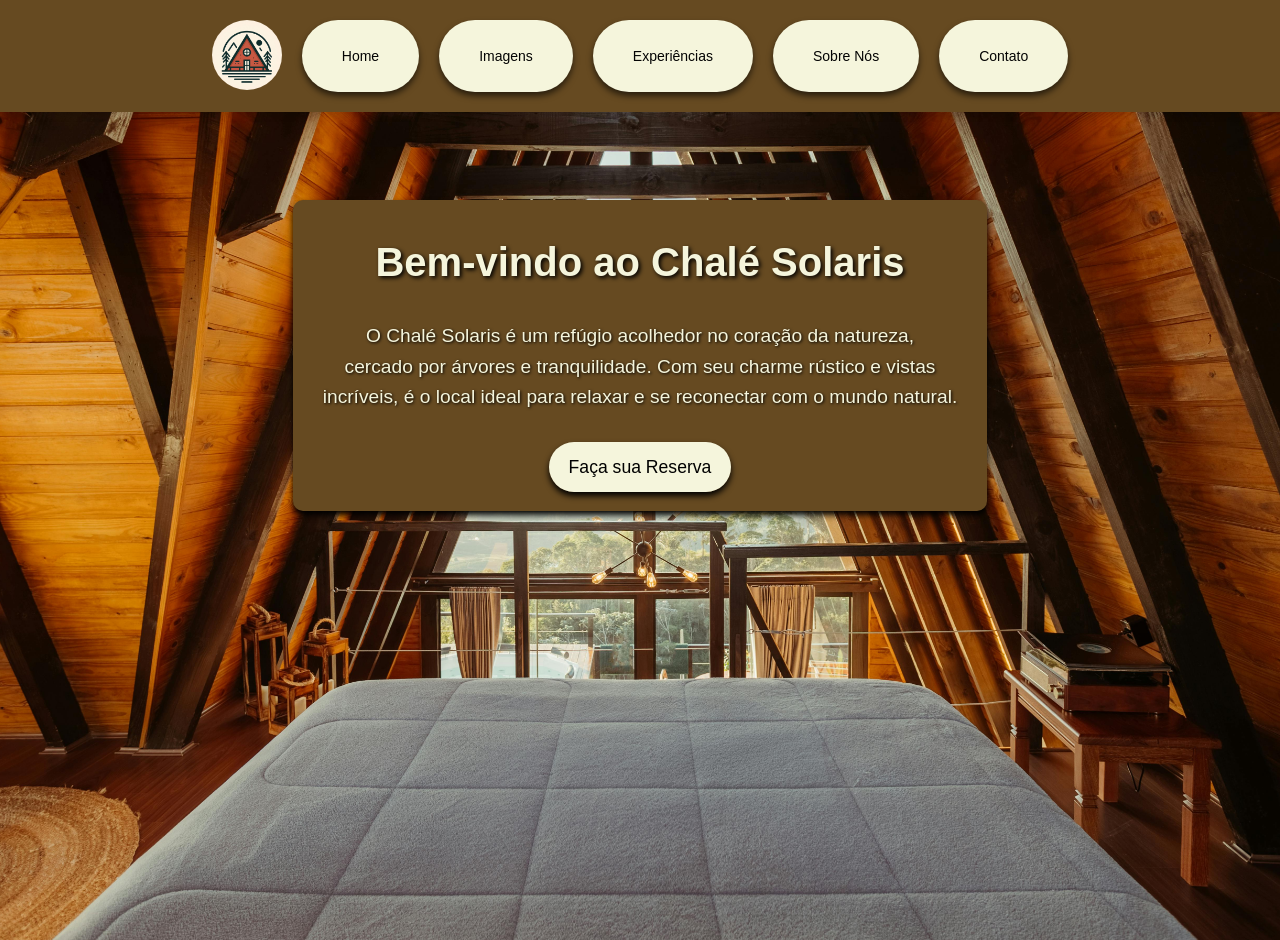
==== commit ee15d18d: "Junta versão local com a do GitHub" ====
--- a/index.html
+++ b/index.html
@@ -1,220 +1,159 @@
 <!DOCTYPE html>
-<html lang="pt-BR" class="no-js">
+<html lang="pt-br">
 <head>
     <meta charset="UTF-8">
     <meta name="viewport" content="width=device-width, initial-scale=1.0">
-    <title>Chalé Solaris — Refúgio na natureza</title>
-    <meta name="description" content="Chalé Solaris: um refúgio acolhedor no coração da natureza, com vista panorâmica, hidromassagem, fogueira e trilhas.">
-    <meta name="theme-color" content="#24443A">
-    <link rel="icon" href="img/logo.jpeg">
-    <link rel="preconnect" href="https://fonts.googleapis.com">
-    <link rel="preconnect" href="https://fonts.gstatic.com" crossorigin>
-    <link href="https://fonts.googleapis.com/css2?family=Poppins:wght@300;400;500;600;700&display=swap" rel="stylesheet">
-    <link rel="stylesheet" href="css/style.css">
-    <script src="js/main.js" defer></script>
+    <title>Home - Chalé Solaris</title>
+    <style>
+        body {
+            font-family: 'Roboto', sans-serif;
+            line-height: 1.6;
+            color: #F5F5DC; /* Texto em branco para contraste com o fundo */
+            margin: 0;
+            padding: 0;
+            background: url('img/num1.jpg') no-repeat center center;
+            background-size: cover;
+            display: flex;
+            flex-direction: column;
+            justify-content: center;
+            align-items: center;
+            min-height: 100vh;
+            padding: 20px;
+        }
+
+        .navbar {
+            width: 100%;
+            background-color: rgb(102, 74, 33);; /* Cor de fundo do menu */
+            box-shadow: 0 4px 6px rgba(0, 0, 0, 0.1); /* Sombra para destacar o menu */
+            display: flex;
+            justify-content: center; /* Distribui os itens entre o espaço */
+            align-items: center; /* Alinha os itens ao centro verticalmente */
+            padding: 20px 20px;
+            margin: 0; /* Remove a margem */
+            position: fixed; /* Fixa a barra no topo da página */
+            top: 0; /* Garante que fique no topo */
+            z-index: 1000; /* Garante que fique acima de outros elementos */
+            gap: 20px;
+        }
+
+        .logo {
+            width: 70px; /* Ajuste a largura conforme necessário */
+            height: 70px; /* Ajuste a altura conforme necessário */
+            border-radius: 50%; /* Torna a imagem redonda */
+            object-fit: cover; /* Garante que a imagem se ajuste ao contêiner */
+        }
+
+        .navbar a {
+            font-family: 'Roboto', sans-serif;
+            font-size: 14px; /* Define o tamanho da fonte */
+            color: #040404; /* Cor do texto */
+            background-color: #F5F5DC;
+            box-shadow: 0 4px 6px rgba(0, 0, 0, 0.6); /* Remove qualquer fundo */
+            margin: 0; /* Remove margens */
+            padding: 0; /* Remove espaçamento interno */
+            text-decoration: none; 
+            padding: 25px 40px;
+            border-radius: 60px;
+            justify-content: center; /* Distribui os itens entre o espaço */
+            align-items: center;
+        }
+
+
+        .navbar a:hover {
+            color: #F5F5DC; /* Cor do texto ao passar o mouse */
+            background-color: rgb(102, 74, 33); /* Fundo preto ao passar o mouse */
+            padding: 25px 40px;
+            border-radius: 60px; /* Sublinhado ao passar o mouse */
+        }
+
+        
+        .menu-left {
+            display: flex;
+            justify-content: center;
+            gap: 20px; /* Espaço entre os links */
+        }
+
+        .container {
+            text-align: center;
+            background-color: rgba(102, 74, 33); /* Fundo semi-transparente para melhorar a legibilidade */
+            padding: 30px;
+            box-shadow: 0 4px 6px rgba(0, 0, 0, 1);
+            border-radius: 10px;
+            position: fixed; /* Fixa a barra no topo da página */
+            top: 200px;
+        }
+
+        h1 {
+            font-size: 2.5rem;
+            margin-top: 0;
+            text-shadow: 2px 2px 4px rgba(0, 0, 0, 90); /* Sombra no texto para maior contraste */
+        }
+
+        p {
+            font-size: 1.2rem;
+            margin-bottom: 40px;
+            text-shadow: 1px 1px 3px rgba(0, 0, 0, 90);
+        }
+
+        a {
+            font-size: 1.1rem;
+            text-decoration: none;
+            color: #000000;
+            background-color: rgba(245, 245, 220);
+            padding: 15px 20px;
+            border-radius: 30px;
+            box-shadow: 0 4px 6px rgba(0, 0, 0, 1);
+            transition: background-color 0.3s ease, box-shadow 0.3s ease;
+        }
+
+        a:hover {
+            color: #F5F5DC;
+            background-color: #218838;
+            box-shadow: 0 4px 8px rgba(0, 0, 0, 1);
+        }
+
+        @media (max-width: 768px) {
+            h1 {
+                font-size: 2rem;
+            }
+
+            p {
+                font-size: 1rem;
+            }
+
+            a {
+                font-size: 1rem;
+                padding: 10px 20px;
+            }
+
+            .cards {
+                flex-direction: column;
+                align-items: center;
+            }
+        }
+    </style>
 </head>
 <body>
-    <a class="skip-link" href="#main">Pular para o conteúdo</a>
+    <!-- Menu de navegação -->
+    <div class="navbar">
+        <div class="menu-left">
+            <img src="img/logo.jpeg" alt="Logo" class="logo">
+            <a href="index.html">Home</a>
+            <a href="image.html">Imagens</a>
+            <a href="experience.html">Experiências</a>
+            <a href="about.html">Sobre Nós</a>
+            <a href="contact.html">Contato</a>
+        </div>
+    </div>
 
-    <header class="site-header">
-        <div class="container header-inner">
-            <a href="index.html" class="brand" aria-label="Chalé Solaris — início">
-                <img src="img/logo.jpeg" alt="" width="44" height="44">
-                <span>Chalé Solaris</span>
-            </a>
-            <button class="nav-toggle" type="button" aria-expanded="false" aria-controls="site-nav" aria-label="Abrir menu">
-                <svg viewBox="0 0 24 24" fill="none" stroke="currentColor" stroke-width="2" stroke-linecap="round" aria-hidden="true"><path d="M4 7h16M4 12h16M4 17h16"/></svg>
-            </button>
-            <nav id="site-nav" class="nav" aria-label="Navegação principal">
-                <ul class="nav-list">
-                    <li><a href="index.html" aria-current="page">Início</a></li>
-                    <li><a href="image.html">Galeria</a></li>
-                    <li><a href="experience.html">Experiências</a></li>
-                    <li><a href="about.html">Sobre nós</a></li>
-                    <li><a href="contact.html">Contato</a></li>
-                </ul>
-                <a href="reservation.html" class="btn btn--primary">Reservar</a>
-            </nav>
-        </div>
-    </header>
+    <br>
 
-    <main id="main">
-        <!-- Hero -->
-        <section class="hero">
-            <div class="hero-media">
-                <img src="img/num1.jpg" alt="Quarto do chalé em madeira com janela triangular voltada para as montanhas" fetchpriority="high">
-            </div>
-            <div class="container hero-content">
-                <span class="eyebrow">Refúgio na natureza</span>
-                <h1>Desacelere no Chalé Solaris</h1>
-                <p>Um refúgio acolhedor no coração da natureza, cercado por árvores e tranquilidade. Charme rústico, vistas incríveis e tudo o que você precisa para relaxar e se reconectar.</p>
-                <div class="hero-actions">
-                    <a href="reservation.html" class="btn btn--primary">
-                        Faça sua reserva
-                        <svg viewBox="0 0 24 24" fill="none" stroke="currentColor" stroke-width="2" stroke-linecap="round" stroke-linejoin="round" aria-hidden="true"><path d="M5 12h14M13 6l6 6-6 6"/></svg>
-                    </a>
-                    <a href="image.html" class="btn btn--ghost">Ver galeria</a>
-                </div>
-            </div>
-        </section>
-
-        <!-- Destaques -->
-        <section class="highlights" aria-label="Destaques do chalé">
-            <div class="container">
-                <div class="highlights-grid reveal">
-                    <div class="highlight">
-                        <span class="icon-badge"><svg viewBox="0 0 24 24" fill="none" stroke="currentColor" stroke-width="1.8" stroke-linecap="round" stroke-linejoin="round" aria-hidden="true"><path d="m8 3 4 8 5-5 5 15H2L8 3z"/></svg></span>
-                        <div><strong>Vista panorâmica</strong><span>Montanhas a perder de vista</span></div>
-                    </div>
-                    <div class="highlight">
-                        <span class="icon-badge"><svg viewBox="0 0 24 24" fill="none" stroke="currentColor" stroke-width="1.8" stroke-linecap="round" stroke-linejoin="round" aria-hidden="true"><path d="M2 12c2 0 2-2 4-2s2 2 4 2 2-2 4-2 2 2 4 2 2-2 4-2M2 18c2 0 2-2 4-2s2 2 4 2 2-2 4-2 2 2 4 2 2-2 4-2"/></svg></span>
-                        <div><strong>Hidromassagem</strong><span>Ao ar livre, com vista</span></div>
-                    </div>
-                    <div class="highlight">
-                        <span class="icon-badge icon-badge--warm"><svg viewBox="0 0 24 24" fill="none" stroke="currentColor" stroke-width="1.8" stroke-linecap="round" stroke-linejoin="round" aria-hidden="true"><path d="M8.5 14.5A2.5 2.5 0 0 0 11 12c0-1.38-.5-2-1-3-1.07-2.14-.22-4.05 2-6 .5 2.5 2 4.9 4 6.5 2 1.6 3 3.5 3 5.5a7 7 0 1 1-14 0c0-1.15.43-2.29 1-3a2.5 2.5 0 0 0 2.5 2.5z"/></svg></span>
-                        <div><strong>Fogueira</strong><span>Noites sob as estrelas</span></div>
-                    </div>
-                    <div class="highlight">
-                        <span class="icon-badge"><svg viewBox="0 0 24 24" fill="none" stroke="currentColor" stroke-width="1.8" stroke-linecap="round" stroke-linejoin="round" aria-hidden="true"><path d="M11 20A7 7 0 0 1 9.8 6.1C15.5 5 17 4.48 19 2c1 2 2 4.18 2 8 0 5.5-4.78 10-10 10Z"/><path d="M2 21c0-3 1.85-5.36 5.08-6C9.5 14.52 12 13 13 12"/></svg></span>
-                        <div><strong>Trilhas</strong><span>Natureza ao seu redor</span></div>
-                    </div>
-                </div>
-            </div>
-        </section>
-
-        <!-- Apresentação -->
-        <section class="section">
-            <div class="container split">
-                <div class="split-media reveal">
-                    <img src="img/num3.jpg" alt="Fachada do chalé em formato A sob céu azul" loading="lazy" decoding="async">
-                    <img class="float-img" src="img/num2.jpg" alt="Poltronas junto à janela com vista para a mata" loading="lazy" decoding="async">
-                </div>
-                <div class="reveal">
-                    <span class="eyebrow">O chalé</span>
-                    <h2>Conforto rústico, natureza por todos os lados</h2>
-                    <p class="lead">Madeira, luz natural e janelas que enquadram as montanhas. O Chalé Solaris foi pensado para quem busca uma pausa verdadeira do ritmo acelerado do dia a dia.</p>
-                    <ul class="check-list">
-                        <li><svg viewBox="0 0 24 24" fill="none" stroke="currentColor" stroke-width="1.8" stroke-linecap="round" stroke-linejoin="round" aria-hidden="true"><circle cx="12" cy="12" r="10"/><path d="m9 12 2 2 4-4"/></svg>Ambiente aconchegante com decoração rústica e sofisticada</li>
-                        <li><svg viewBox="0 0 24 24" fill="none" stroke="currentColor" stroke-width="1.8" stroke-linecap="round" stroke-linejoin="round" aria-hidden="true"><circle cx="12" cy="12" r="10"/><path d="m9 12 2 2 4-4"/></svg>Área externa com hidromassagem, deck e fogueira</li>
-                        <li><svg viewBox="0 0 24 24" fill="none" stroke="currentColor" stroke-width="1.8" stroke-linecap="round" stroke-linejoin="round" aria-hidden="true"><circle cx="12" cy="12" r="10"/><path d="m9 12 2 2 4-4"/></svg>Compromisso com a sustentabilidade e o meio ambiente</li>
-                    </ul>
-                    <a href="about.html" class="link-arrow">
-                        Conheça nossa história
-                        <svg width="18" height="18" viewBox="0 0 24 24" fill="none" stroke="currentColor" stroke-width="2" stroke-linecap="round" stroke-linejoin="round" aria-hidden="true"><path d="M5 12h14M13 6l6 6-6 6"/></svg>
-                    </a>
-                </div>
-            </div>
-        </section>
-
-        <!-- Experiências -->
-        <section class="section section--sand">
-            <div class="container">
-                <div class="section-head section-head--center reveal">
-                    <span class="eyebrow">Experiências</span>
-                    <h2>Momentos para guardar na memória</h2>
-                    <p>Do amanhecer na janela às noites ao redor da fogueira, cada detalhe foi pensado para o seu descanso.</p>
-                </div>
-                <div class="card-grid">
-                    <article class="card reveal">
-                        <div class="card-media"><img src="img/num13.jpg" alt="Sala de estar em madeira com poltronas e mesa rústica" loading="lazy" decoding="async"></div>
-                        <div class="card-body">
-                            <h3>Aconchego</h3>
-                            <p>Madeira, luz natural suave e decoração rústica com um toque de sofisticação.</p>
-                        </div>
-                    </article>
-                    <article class="card reveal">
-                        <div class="card-media"><img src="img/num19.jpg" alt="Hidromassagem no deck ao entardecer" loading="lazy" decoding="async"></div>
-                        <div class="card-body">
-                            <h3>Relaxe e desfrute</h3>
-                            <p>Hidromassagem com vista panorâmica e fogueira ao ar livre para as noites.</p>
-                        </div>
-                    </article>
-                    <article class="card reveal">
-                        <div class="card-media"><img src="img/num17.jpg" alt="Área externa com mesa de madeira e vista para as montanhas" loading="lazy" decoding="async"></div>
-                        <div class="card-body">
-                            <h3>Aventuras ao ar livre</h3>
-                            <p>Trilhas e atividades em um cenário natural inesquecível.</p>
-                        </div>
-                    </article>
-                </div>
-                <div class="section-actions section-actions--center">
-                    <a href="experience.html" class="btn btn--outline">Ver todas as experiências</a>
-                </div>
-            </div>
-        </section>
-
-        <!-- Galeria -->
-        <section class="section">
-            <div class="container">
-                <div class="section-head reveal">
-                    <span class="eyebrow">Galeria</span>
-                    <h2>Um olhar pelo chalé</h2>
-                </div>
-                <div class="gallery-preview reveal">
-                    <a href="image.html"><img src="img/num20.jpg" alt="Fogueira com cadeiras e luzes ao entardecer" loading="lazy" decoding="async"></a>
-                    <a href="image.html"><img src="img/num15.jpg" alt="Quarto com cama de casal e vista para a mata" loading="lazy" decoding="async"></a>
-                    <a href="image.html"><img src="img/num9.jpg" alt="Espreguiçadeiras no gramado" loading="lazy" decoding="async"></a>
-                    <a href="image.html"><img src="img/num4.jpg" alt="Lenha empilhada ao lado da churrasqueira" loading="lazy" decoding="async"></a>
-                    <a href="image.html"><img src="img/num18.jpg" alt="Sala iluminada pelo sol com vista para o deck" loading="lazy" decoding="async"></a>
-                </div>
-                <div class="section-actions">
-                    <a href="image.html" class="link-arrow">
-                        Ver galeria completa
-                        <svg width="18" height="18" viewBox="0 0 24 24" fill="none" stroke="currentColor" stroke-width="2" stroke-linecap="round" stroke-linejoin="round" aria-hidden="true"><path d="M5 12h14M13 6l6 6-6 6"/></svg>
-                    </a>
-                </div>
-            </div>
-        </section>
-
-        <!-- CTA -->
-        <section class="section section--flush-top">
-            <div class="container">
-                <div class="cta reveal">
-                    <div>
-                        <h2>Sua pausa na natureza começa aqui</h2>
-                        <p>Escolha as datas, personalize sua estadia e garanta seu momento no Chalé Solaris.</p>
-                    </div>
-                    <a href="reservation.html" class="btn btn--primary">
-                        Reservar agora
-                        <svg viewBox="0 0 24 24" fill="none" stroke="currentColor" stroke-width="2" stroke-linecap="round" stroke-linejoin="round" aria-hidden="true"><path d="M5 12h14M13 6l6 6-6 6"/></svg>
-                    </a>
-                </div>
-            </div>
-        </section>
-    </main>
-
-    <footer class="site-footer">
-        <div class="container">
-            <div class="footer-grid">
-                <div>
-                    <a href="index.html" class="brand">
-                        <img src="img/logo.jpeg" alt="" width="44" height="44" loading="lazy">
-                        <span>Chalé Solaris</span>
-                    </a>
-                    <p>Um refúgio acolhedor no coração da natureza, feito para desacelerar e se reconectar.</p>
-                </div>
-                <div>
-                    <h4>Navegação</h4>
-                    <ul class="footer-links">
-                        <li><a href="index.html">Início</a></li>
-                        <li><a href="image.html">Galeria</a></li>
-                        <li><a href="experience.html">Experiências</a></li>
-                        <li><a href="about.html">Sobre nós</a></li>
-                    </ul>
-                </div>
-                <div>
-                    <h4>Sua estadia</h4>
-                    <ul class="footer-links">
-                        <li><a href="reservation.html">Fazer reserva</a></li>
-                        <li><a href="contact.html">Fale conosco</a></li>
-                    </ul>
-                </div>
-            </div>
-            <div class="footer-bottom">
-                <span>© <span data-year>2026</span> Chalé Solaris. Todos os direitos reservados.</span>
-                <span>Feito com cuidado, cercado pela natureza.</span>
-            </div>
-        </div>
-    </footer>
+    <div class="container">
+        <h1>Bem-vindo ao Chalé Solaris</h1>
+        <p>O Chalé Solaris é um refúgio acolhedor no coração da natureza,<br> 
+            cercado por árvores e tranquilidade. Com seu charme rústico e vistas<br> 
+            incríveis, é o local ideal para relaxar e se reconectar com o mundo natural.</p>
+        <a href="reservation.html">Faça sua Reserva</a>
+    </div>
 </body>
 </html>
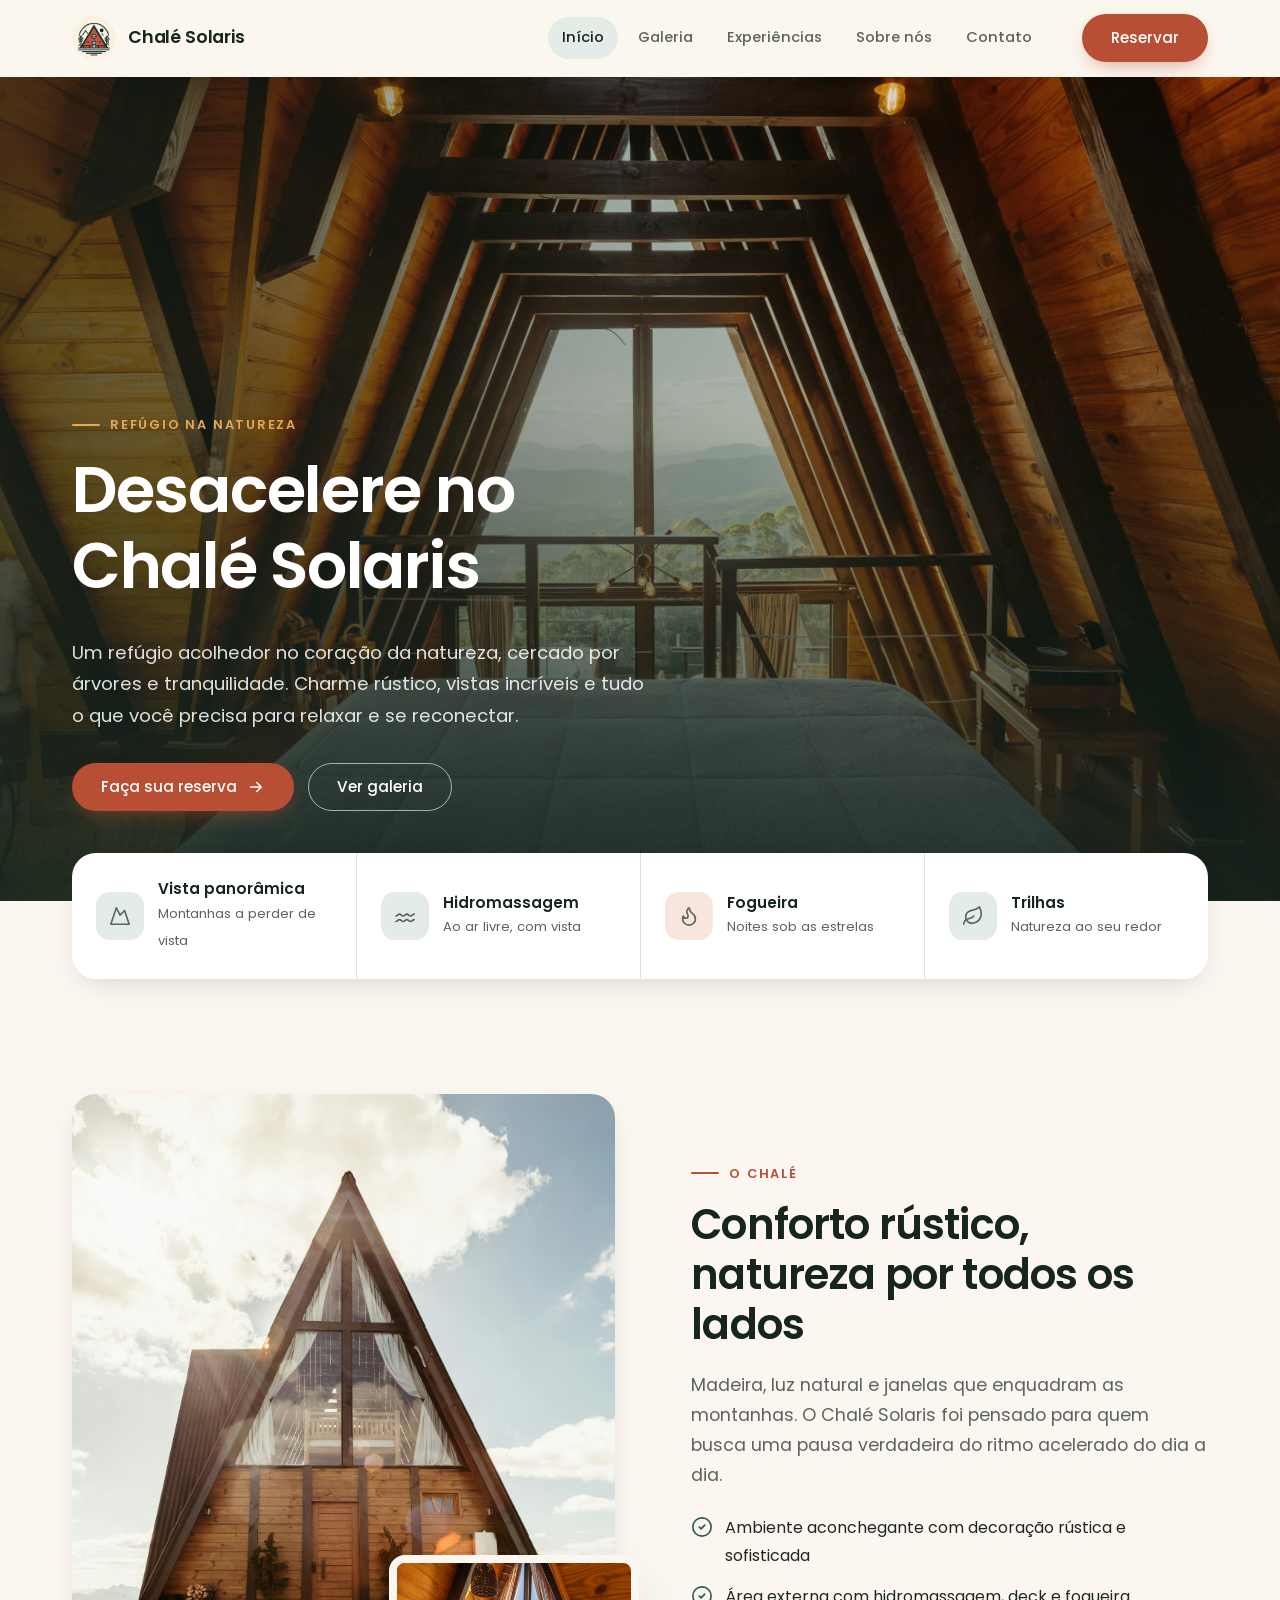
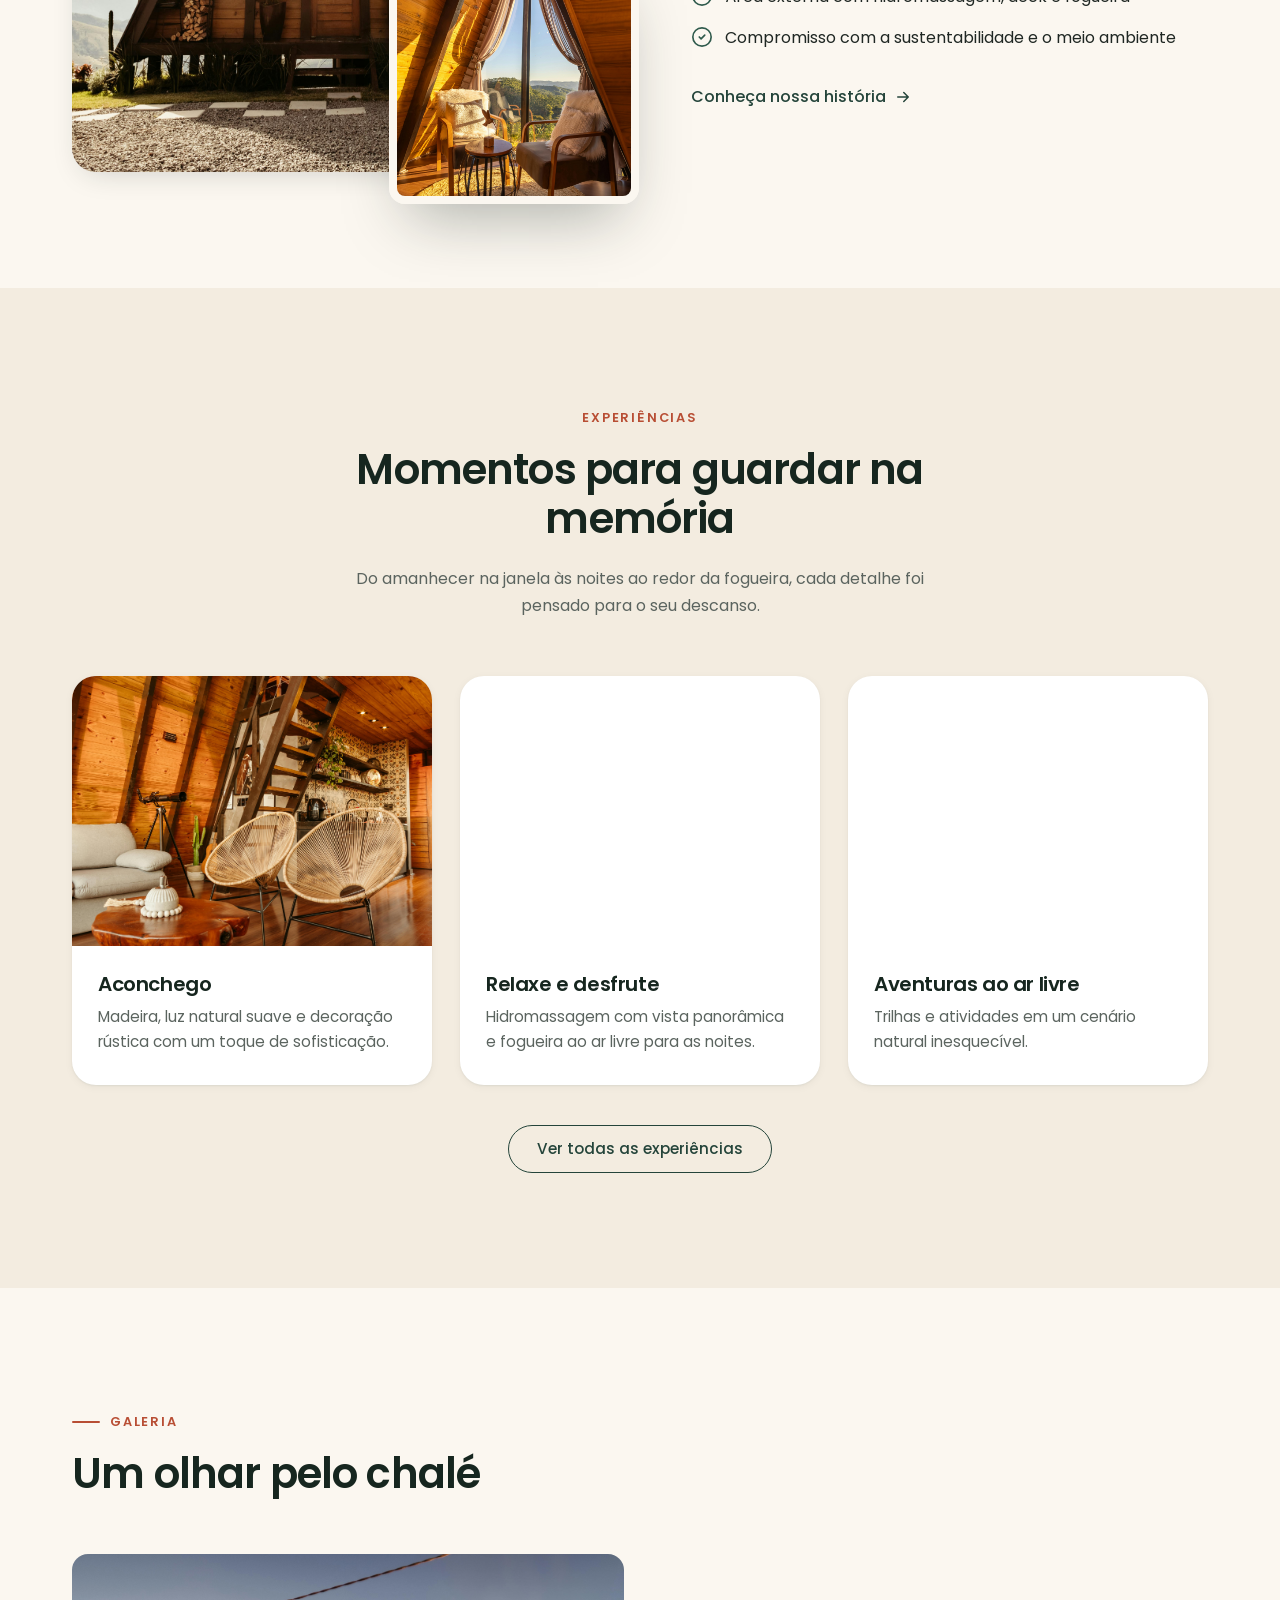
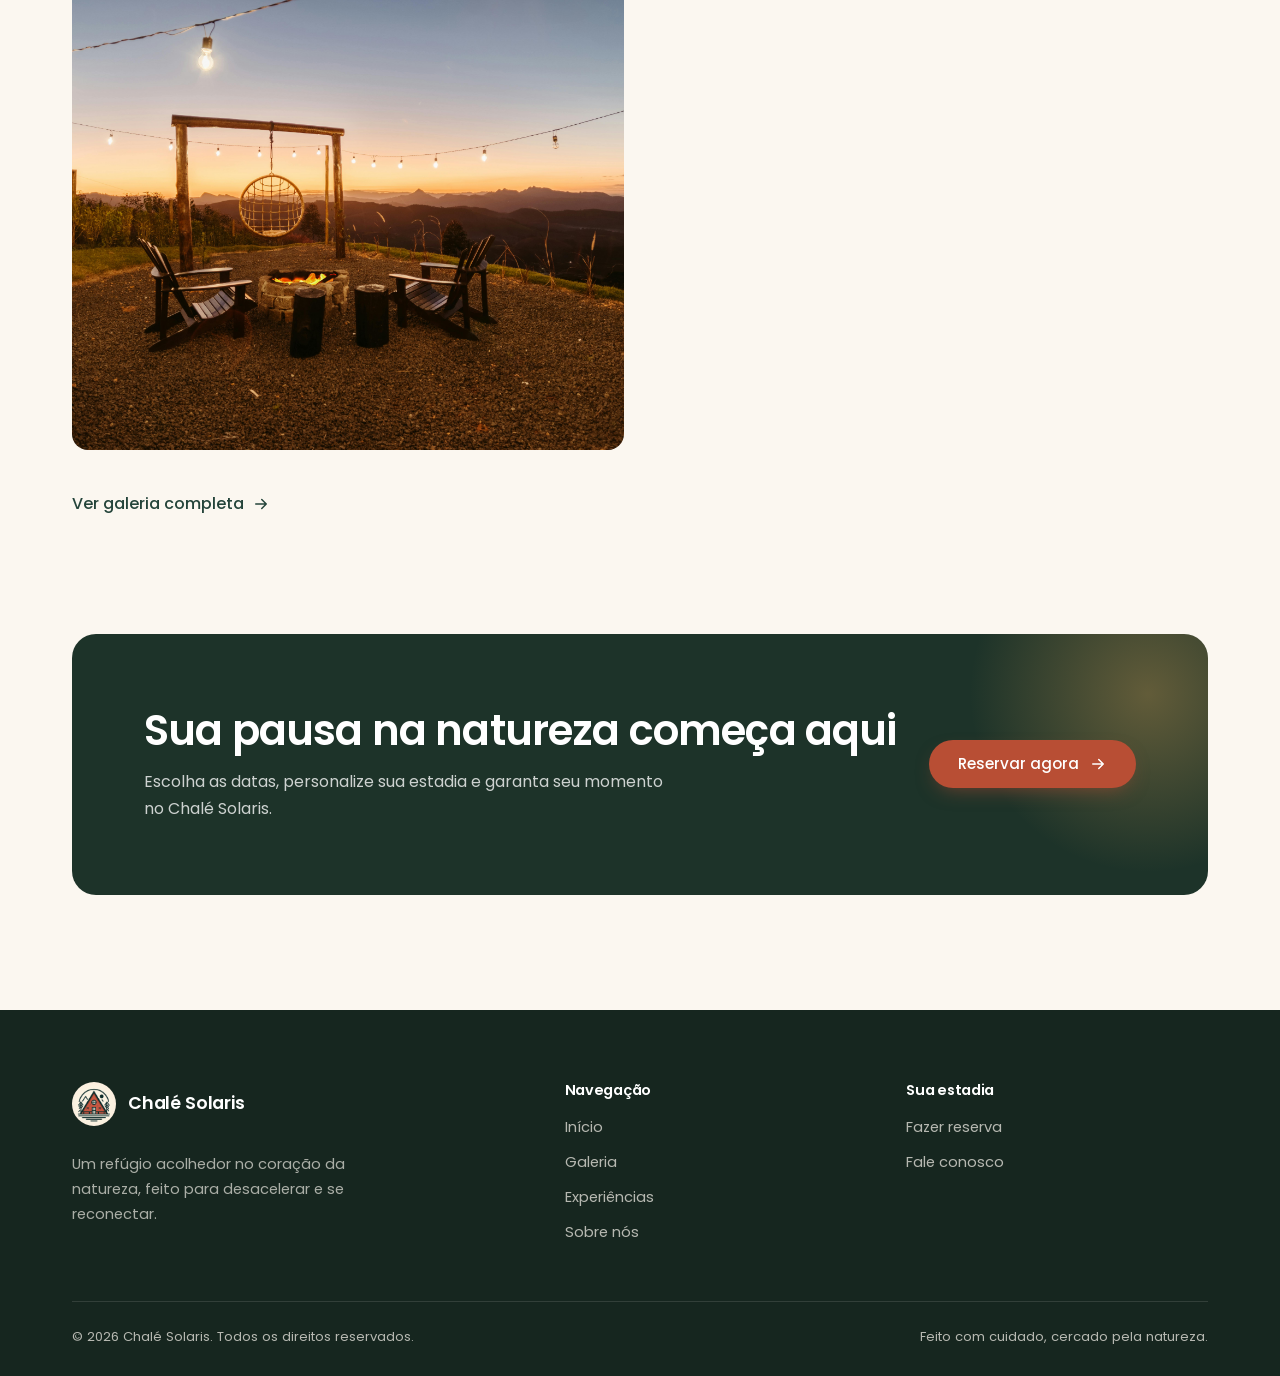
==== commit ad9c9e72: "Restaura o redesign das páginas HTML O merge com o GitHub manteve o HTML antigo (com <style> embutid" ====
--- a/index.html
+++ b/index.html
@@ -1,159 +1,220 @@
 <!DOCTYPE html>
-<html lang="pt-br">
+<html lang="pt-BR" class="no-js">
 <head>
     <meta charset="UTF-8">
     <meta name="viewport" content="width=device-width, initial-scale=1.0">
-    <title>Home - Chalé Solaris</title>
-    <style>
-        body {
-            font-family: 'Roboto', sans-serif;
-            line-height: 1.6;
-            color: #F5F5DC; /* Texto em branco para contraste com o fundo */
-            margin: 0;
-            padding: 0;
-            background: url('img/num1.jpg') no-repeat center center;
-            background-size: cover;
-            display: flex;
-            flex-direction: column;
-            justify-content: center;
-            align-items: center;
-            min-height: 100vh;
-            padding: 20px;
-        }
-
-        .navbar {
-            width: 100%;
-            background-color: rgb(102, 74, 33);; /* Cor de fundo do menu */
-            box-shadow: 0 4px 6px rgba(0, 0, 0, 0.1); /* Sombra para destacar o menu */
-            display: flex;
-            justify-content: center; /* Distribui os itens entre o espaço */
-            align-items: center; /* Alinha os itens ao centro verticalmente */
-            padding: 20px 20px;
-            margin: 0; /* Remove a margem */
-            position: fixed; /* Fixa a barra no topo da página */
-            top: 0; /* Garante que fique no topo */
-            z-index: 1000; /* Garante que fique acima de outros elementos */
-            gap: 20px;
-        }
-
-        .logo {
-            width: 70px; /* Ajuste a largura conforme necessário */
-            height: 70px; /* Ajuste a altura conforme necessário */
-            border-radius: 50%; /* Torna a imagem redonda */
-            object-fit: cover; /* Garante que a imagem se ajuste ao contêiner */
-        }
-
-        .navbar a {
-            font-family: 'Roboto', sans-serif;
-            font-size: 14px; /* Define o tamanho da fonte */
-            color: #040404; /* Cor do texto */
-            background-color: #F5F5DC;
-            box-shadow: 0 4px 6px rgba(0, 0, 0, 0.6); /* Remove qualquer fundo */
-            margin: 0; /* Remove margens */
-            padding: 0; /* Remove espaçamento interno */
-            text-decoration: none; 
-            padding: 25px 40px;
-            border-radius: 60px;
-            justify-content: center; /* Distribui os itens entre o espaço */
-            align-items: center;
-        }
-
-
-        .navbar a:hover {
-            color: #F5F5DC; /* Cor do texto ao passar o mouse */
-            background-color: rgb(102, 74, 33); /* Fundo preto ao passar o mouse */
-            padding: 25px 40px;
-            border-radius: 60px; /* Sublinhado ao passar o mouse */
-        }
-
-        
-        .menu-left {
-            display: flex;
-            justify-content: center;
-            gap: 20px; /* Espaço entre os links */
-        }
-
-        .container {
-            text-align: center;
-            background-color: rgba(102, 74, 33); /* Fundo semi-transparente para melhorar a legibilidade */
-            padding: 30px;
-            box-shadow: 0 4px 6px rgba(0, 0, 0, 1);
-            border-radius: 10px;
-            position: fixed; /* Fixa a barra no topo da página */
-            top: 200px;
-        }
-
-        h1 {
-            font-size: 2.5rem;
-            margin-top: 0;
-            text-shadow: 2px 2px 4px rgba(0, 0, 0, 90); /* Sombra no texto para maior contraste */
-        }
-
-        p {
-            font-size: 1.2rem;
-            margin-bottom: 40px;
-            text-shadow: 1px 1px 3px rgba(0, 0, 0, 90);
-        }
-
-        a {
-            font-size: 1.1rem;
-            text-decoration: none;
-            color: #000000;
-            background-color: rgba(245, 245, 220);
-            padding: 15px 20px;
-            border-radius: 30px;
-            box-shadow: 0 4px 6px rgba(0, 0, 0, 1);
-            transition: background-color 0.3s ease, box-shadow 0.3s ease;
-        }
-
-        a:hover {
-            color: #F5F5DC;
-            background-color: #218838;
-            box-shadow: 0 4px 8px rgba(0, 0, 0, 1);
-        }
-
-        @media (max-width: 768px) {
-            h1 {
-                font-size: 2rem;
-            }
-
-            p {
-                font-size: 1rem;
-            }
-
-            a {
-                font-size: 1rem;
-                padding: 10px 20px;
-            }
-
-            .cards {
-                flex-direction: column;
-                align-items: center;
-            }
-        }
-    </style>
+    <title>Chalé Solaris — Refúgio na natureza</title>
+    <meta name="description" content="Chalé Solaris: um refúgio acolhedor no coração da natureza, com vista panorâmica, hidromassagem, fogueira e trilhas.">
+    <meta name="theme-color" content="#24443A">
+    <link rel="icon" href="img/logo.jpeg">
+    <link rel="preconnect" href="https://fonts.googleapis.com">
+    <link rel="preconnect" href="https://fonts.gstatic.com" crossorigin>
+    <link href="https://fonts.googleapis.com/css2?family=Poppins:wght@300;400;500;600;700&display=swap" rel="stylesheet">
+    <link rel="stylesheet" href="css/style.css">
+    <script src="js/main.js" defer></script>
 </head>
 <body>
-    <!-- Menu de navegação -->
-    <div class="navbar">
-        <div class="menu-left">
-            <img src="img/logo.jpeg" alt="Logo" class="logo">
-            <a href="index.html">Home</a>
-            <a href="image.html">Imagens</a>
-            <a href="experience.html">Experiências</a>
-            <a href="about.html">Sobre Nós</a>
-            <a href="contact.html">Contato</a>
+    <a class="skip-link" href="#main">Pular para o conteúdo</a>
+
+    <header class="site-header">
+        <div class="container header-inner">
+            <a href="index.html" class="brand" aria-label="Chalé Solaris — início">
+                <img src="img/logo.jpeg" alt="" width="44" height="44">
+                <span>Chalé Solaris</span>
+            </a>
+            <button class="nav-toggle" type="button" aria-expanded="false" aria-controls="site-nav" aria-label="Abrir menu">
+                <svg viewBox="0 0 24 24" fill="none" stroke="currentColor" stroke-width="2" stroke-linecap="round" aria-hidden="true"><path d="M4 7h16M4 12h16M4 17h16"/></svg>
+            </button>
+            <nav id="site-nav" class="nav" aria-label="Navegação principal">
+                <ul class="nav-list">
+                    <li><a href="index.html" aria-current="page">Início</a></li>
+                    <li><a href="image.html">Galeria</a></li>
+                    <li><a href="experience.html">Experiências</a></li>
+                    <li><a href="about.html">Sobre nós</a></li>
+                    <li><a href="contact.html">Contato</a></li>
+                </ul>
+                <a href="reservation.html" class="btn btn--primary">Reservar</a>
+            </nav>
         </div>
-    </div>
-
-    <br>
-
-    <div class="container">
-        <h1>Bem-vindo ao Chalé Solaris</h1>
-        <p>O Chalé Solaris é um refúgio acolhedor no coração da natureza,<br> 
-            cercado por árvores e tranquilidade. Com seu charme rústico e vistas<br> 
-            incríveis, é o local ideal para relaxar e se reconectar com o mundo natural.</p>
-        <a href="reservation.html">Faça sua Reserva</a>
-    </div>
+    </header>
+
+    <main id="main">
+        <!-- Hero -->
+        <section class="hero">
+            <div class="hero-media">
+                <img src="img/num1.jpg" alt="Quarto do chalé em madeira com janela triangular voltada para as montanhas" fetchpriority="high">
+            </div>
+            <div class="container hero-content">
+                <span class="eyebrow">Refúgio na natureza</span>
+                <h1>Desacelere no Chalé Solaris</h1>
+                <p>Um refúgio acolhedor no coração da natureza, cercado por árvores e tranquilidade. Charme rústico, vistas incríveis e tudo o que você precisa para relaxar e se reconectar.</p>
+                <div class="hero-actions">
+                    <a href="reservation.html" class="btn btn--primary">
+                        Faça sua reserva
+                        <svg viewBox="0 0 24 24" fill="none" stroke="currentColor" stroke-width="2" stroke-linecap="round" stroke-linejoin="round" aria-hidden="true"><path d="M5 12h14M13 6l6 6-6 6"/></svg>
+                    </a>
+                    <a href="image.html" class="btn btn--ghost">Ver galeria</a>
+                </div>
+            </div>
+        </section>
+
+        <!-- Destaques -->
+        <section class="highlights" aria-label="Destaques do chalé">
+            <div class="container">
+                <div class="highlights-grid reveal">
+                    <div class="highlight">
+                        <span class="icon-badge"><svg viewBox="0 0 24 24" fill="none" stroke="currentColor" stroke-width="1.8" stroke-linecap="round" stroke-linejoin="round" aria-hidden="true"><path d="m8 3 4 8 5-5 5 15H2L8 3z"/></svg></span>
+                        <div><strong>Vista panorâmica</strong><span>Montanhas a perder de vista</span></div>
+                    </div>
+                    <div class="highlight">
+                        <span class="icon-badge"><svg viewBox="0 0 24 24" fill="none" stroke="currentColor" stroke-width="1.8" stroke-linecap="round" stroke-linejoin="round" aria-hidden="true"><path d="M2 12c2 0 2-2 4-2s2 2 4 2 2-2 4-2 2 2 4 2 2-2 4-2M2 18c2 0 2-2 4-2s2 2 4 2 2-2 4-2 2 2 4 2 2-2 4-2"/></svg></span>
+                        <div><strong>Hidromassagem</strong><span>Ao ar livre, com vista</span></div>
+                    </div>
+                    <div class="highlight">
+                        <span class="icon-badge icon-badge--warm"><svg viewBox="0 0 24 24" fill="none" stroke="currentColor" stroke-width="1.8" stroke-linecap="round" stroke-linejoin="round" aria-hidden="true"><path d="M8.5 14.5A2.5 2.5 0 0 0 11 12c0-1.38-.5-2-1-3-1.07-2.14-.22-4.05 2-6 .5 2.5 2 4.9 4 6.5 2 1.6 3 3.5 3 5.5a7 7 0 1 1-14 0c0-1.15.43-2.29 1-3a2.5 2.5 0 0 0 2.5 2.5z"/></svg></span>
+                        <div><strong>Fogueira</strong><span>Noites sob as estrelas</span></div>
+                    </div>
+                    <div class="highlight">
+                        <span class="icon-badge"><svg viewBox="0 0 24 24" fill="none" stroke="currentColor" stroke-width="1.8" stroke-linecap="round" stroke-linejoin="round" aria-hidden="true"><path d="M11 20A7 7 0 0 1 9.8 6.1C15.5 5 17 4.48 19 2c1 2 2 4.18 2 8 0 5.5-4.78 10-10 10Z"/><path d="M2 21c0-3 1.85-5.36 5.08-6C9.5 14.52 12 13 13 12"/></svg></span>
+                        <div><strong>Trilhas</strong><span>Natureza ao seu redor</span></div>
+                    </div>
+                </div>
+            </div>
+        </section>
+
+        <!-- Apresentação -->
+        <section class="section">
+            <div class="container split">
+                <div class="split-media reveal">
+                    <img src="img/num3.jpg" alt="Fachada do chalé em formato A sob céu azul" loading="lazy" decoding="async">
+                    <img class="float-img" src="img/num2.jpg" alt="Poltronas junto à janela com vista para a mata" loading="lazy" decoding="async">
+                </div>
+                <div class="reveal">
+                    <span class="eyebrow">O chalé</span>
+                    <h2>Conforto rústico, natureza por todos os lados</h2>
+                    <p class="lead">Madeira, luz natural e janelas que enquadram as montanhas. O Chalé Solaris foi pensado para quem busca uma pausa verdadeira do ritmo acelerado do dia a dia.</p>
+                    <ul class="check-list">
+                        <li><svg viewBox="0 0 24 24" fill="none" stroke="currentColor" stroke-width="1.8" stroke-linecap="round" stroke-linejoin="round" aria-hidden="true"><circle cx="12" cy="12" r="10"/><path d="m9 12 2 2 4-4"/></svg>Ambiente aconchegante com decoração rústica e sofisticada</li>
+                        <li><svg viewBox="0 0 24 24" fill="none" stroke="currentColor" stroke-width="1.8" stroke-linecap="round" stroke-linejoin="round" aria-hidden="true"><circle cx="12" cy="12" r="10"/><path d="m9 12 2 2 4-4"/></svg>Área externa com hidromassagem, deck e fogueira</li>
+                        <li><svg viewBox="0 0 24 24" fill="none" stroke="currentColor" stroke-width="1.8" stroke-linecap="round" stroke-linejoin="round" aria-hidden="true"><circle cx="12" cy="12" r="10"/><path d="m9 12 2 2 4-4"/></svg>Compromisso com a sustentabilidade e o meio ambiente</li>
+                    </ul>
+                    <a href="about.html" class="link-arrow">
+                        Conheça nossa história
+                        <svg width="18" height="18" viewBox="0 0 24 24" fill="none" stroke="currentColor" stroke-width="2" stroke-linecap="round" stroke-linejoin="round" aria-hidden="true"><path d="M5 12h14M13 6l6 6-6 6"/></svg>
+                    </a>
+                </div>
+            </div>
+        </section>
+
+        <!-- Experiências -->
+        <section class="section section--sand">
+            <div class="container">
+                <div class="section-head section-head--center reveal">
+                    <span class="eyebrow">Experiências</span>
+                    <h2>Momentos para guardar na memória</h2>
+                    <p>Do amanhecer na janela às noites ao redor da fogueira, cada detalhe foi pensado para o seu descanso.</p>
+                </div>
+                <div class="card-grid">
+                    <article class="card reveal">
+                        <div class="card-media"><img src="img/num13.jpg" alt="Sala de estar em madeira com poltronas e mesa rústica" loading="lazy" decoding="async"></div>
+                        <div class="card-body">
+                            <h3>Aconchego</h3>
+                            <p>Madeira, luz natural suave e decoração rústica com um toque de sofisticação.</p>
+                        </div>
+                    </article>
+                    <article class="card reveal">
+                        <div class="card-media"><img src="img/num19.jpg" alt="Hidromassagem no deck ao entardecer" loading="lazy" decoding="async"></div>
+                        <div class="card-body">
+                            <h3>Relaxe e desfrute</h3>
+                            <p>Hidromassagem com vista panorâmica e fogueira ao ar livre para as noites.</p>
+                        </div>
+                    </article>
+                    <article class="card reveal">
+                        <div class="card-media"><img src="img/num17.jpg" alt="Área externa com mesa de madeira e vista para as montanhas" loading="lazy" decoding="async"></div>
+                        <div class="card-body">
+                            <h3>Aventuras ao ar livre</h3>
+                            <p>Trilhas e atividades em um cenário natural inesquecível.</p>
+                        </div>
+                    </article>
+                </div>
+                <div class="section-actions section-actions--center">
+                    <a href="experience.html" class="btn btn--outline">Ver todas as experiências</a>
+                </div>
+            </div>
+        </section>
+
+        <!-- Galeria -->
+        <section class="section">
+            <div class="container">
+                <div class="section-head reveal">
+                    <span class="eyebrow">Galeria</span>
+                    <h2>Um olhar pelo chalé</h2>
+                </div>
+                <div class="gallery-preview reveal">
+                    <a href="image.html"><img src="img/num20.jpg" alt="Fogueira com cadeiras e luzes ao entardecer" loading="lazy" decoding="async"></a>
+                    <a href="image.html"><img src="img/num15.jpg" alt="Quarto com cama de casal e vista para a mata" loading="lazy" decoding="async"></a>
+                    <a href="image.html"><img src="img/num9.jpg" alt="Espreguiçadeiras no gramado" loading="lazy" decoding="async"></a>
+                    <a href="image.html"><img src="img/num4.jpg" alt="Lenha empilhada ao lado da churrasqueira" loading="lazy" decoding="async"></a>
+                    <a href="image.html"><img src="img/num18.jpg" alt="Sala iluminada pelo sol com vista para o deck" loading="lazy" decoding="async"></a>
+                </div>
+                <div class="section-actions">
+                    <a href="image.html" class="link-arrow">
+                        Ver galeria completa
+                        <svg width="18" height="18" viewBox="0 0 24 24" fill="none" stroke="currentColor" stroke-width="2" stroke-linecap="round" stroke-linejoin="round" aria-hidden="true"><path d="M5 12h14M13 6l6 6-6 6"/></svg>
+                    </a>
+                </div>
+            </div>
+        </section>
+
+        <!-- CTA -->
+        <section class="section section--flush-top">
+            <div class="container">
+                <div class="cta reveal">
+                    <div>
+                        <h2>Sua pausa na natureza começa aqui</h2>
+                        <p>Escolha as datas, personalize sua estadia e garanta seu momento no Chalé Solaris.</p>
+                    </div>
+                    <a href="reservation.html" class="btn btn--primary">
+                        Reservar agora
+                        <svg viewBox="0 0 24 24" fill="none" stroke="currentColor" stroke-width="2" stroke-linecap="round" stroke-linejoin="round" aria-hidden="true"><path d="M5 12h14M13 6l6 6-6 6"/></svg>
+                    </a>
+                </div>
+            </div>
+        </section>
+    </main>
+
+    <footer class="site-footer">
+        <div class="container">
+            <div class="footer-grid">
+                <div>
+                    <a href="index.html" class="brand">
+                        <img src="img/logo.jpeg" alt="" width="44" height="44" loading="lazy">
+                        <span>Chalé Solaris</span>
+                    </a>
+                    <p>Um refúgio acolhedor no coração da natureza, feito para desacelerar e se reconectar.</p>
+                </div>
+                <div>
+                    <h4>Navegação</h4>
+                    <ul class="footer-links">
+                        <li><a href="index.html">Início</a></li>
+                        <li><a href="image.html">Galeria</a></li>
+                        <li><a href="experience.html">Experiências</a></li>
+                        <li><a href="about.html">Sobre nós</a></li>
+                    </ul>
+                </div>
+                <div>
+                    <h4>Sua estadia</h4>
+                    <ul class="footer-links">
+                        <li><a href="reservation.html">Fazer reserva</a></li>
+                        <li><a href="contact.html">Fale conosco</a></li>
+                    </ul>
+                </div>
+            </div>
+            <div class="footer-bottom">
+                <span>© <span data-year>2026</span> Chalé Solaris. Todos os direitos reservados.</span>
+                <span>Feito com cuidado, cercado pela natureza.</span>
+            </div>
+        </div>
+    </footer>
 </body>
 </html>
--- a/css/style.css
+++ b/css/style.css
@@ -0,0 +1,797 @@
+/* ==========================================================================
+   Chalé Solaris — Design System
+   --------------------------------------------------------------------------
+   Paleta derivada do logotipo e aplicada com base na psicologia das cores:
+   - Verde floresta  → natureza, calma, segurança e confiança (marca/estrutura)
+   - Terracota       → calor, acolhimento e energia para agir (CTAs/destaques)
+   - Creme / areia   → leveza, limpeza e conforto (fundos)
+   - Âmbar suave     → luz do sol, otimismo — referência ao nome "Solaris"
+   Regra 60-30-10: 60% neutros claros, 30% verde, 10% terracota.
+   ========================================================================== */
+
+:root {
+    /* Marca */
+    --green-900: #16261F;
+    --green-800: #1D3329;
+    --green-700: #24443A;
+    --green-600: #2F5A4C;
+    --green-100: #E3ECE6;
+    --terra-600: #B84E34;
+    --terra-700: #9C3F28;
+    --terra-100: #F8E6DE;
+    --amber: #E3A857;
+
+    /* Neutros */
+    --cream: #FBF7F0;
+    --sand: #F3ECE0;
+    --white: #FFFFFF;
+    --ink: #1F2723;
+    --muted: #5B645F;
+    --line: #E6DFD3;
+
+    /* Tipografia */
+    --font: 'Poppins', system-ui, -apple-system, 'Segoe UI', sans-serif;
+
+    /* Espaçamento, raio e sombra */
+    --container: 1200px;
+    --gutter: clamp(16px, 4vw, 32px);
+    --section: clamp(64px, 9vw, 120px);
+    --radius-sm: 10px;
+    --radius: 16px;
+    --radius-lg: 24px;
+    --shadow-sm: 0 1px 2px rgba(22, 38, 31, .06), 0 2px 8px rgba(22, 38, 31, .05);
+    --shadow: 0 10px 30px -12px rgba(22, 38, 31, .22);
+    --shadow-lg: 0 30px 60px -20px rgba(22, 38, 31, .35);
+    --ease: cubic-bezier(.22, .61, .36, 1);
+    --header-h: 76px;
+}
+
+/* ---------- Base ---------- */
+*, *::before, *::after { box-sizing: border-box; }
+
+html { scroll-behavior: smooth; -webkit-text-size-adjust: 100%; }
+
+body {
+    margin: 0;
+    font-family: var(--font);
+    font-size: 16px;
+    line-height: 1.7;
+    color: var(--ink);
+    background: var(--cream);
+    -webkit-font-smoothing: antialiased;
+}
+
+img { max-width: 100%; display: block; }
+
+a { color: inherit; text-decoration: none; }
+
+h1, h2, h3, h4 {
+    margin: 0 0 .5em;
+    line-height: 1.2;
+    font-weight: 600;
+    color: var(--green-900);
+    letter-spacing: -.02em;
+}
+
+h1 { font-size: clamp(2.25rem, 5.5vw, 4rem); }
+h2 { font-size: clamp(1.75rem, 3.6vw, 2.6rem); }
+h3 { font-size: 1.25rem; }
+
+p { margin: 0 0 1em; color: var(--muted); }
+
+::selection { background: var(--terra-100); color: var(--terra-700); }
+
+:focus-visible {
+    outline: 3px solid var(--amber);
+    outline-offset: 3px;
+    border-radius: 6px;
+}
+
+.container {
+    width: 100%;
+    max-width: var(--container);
+    margin: 0 auto;
+    padding: 0 var(--gutter);
+}
+
+.section { padding: var(--section) 0; }
+.section--sand { background: var(--sand); }
+.section--green { background: var(--green-800); color: var(--cream); }
+.section--green h2, .section--green h3 { color: var(--white); }
+.section--green p { color: rgba(251, 247, 240, .78); }
+
+.eyebrow {
+    display: inline-flex;
+    align-items: center;
+    gap: 10px;
+    font-size: .8rem;
+    font-weight: 600;
+    letter-spacing: .14em;
+    text-transform: uppercase;
+    color: var(--terra-600);
+    margin-bottom: 16px;
+}
+
+.eyebrow::before {
+    content: "";
+    width: 28px;
+    height: 2px;
+    background: currentColor;
+    border-radius: 2px;
+}
+
+.section-head { max-width: 640px; margin-bottom: clamp(36px, 5vw, 56px); }
+.section-head--center { text-align: center; margin-left: auto; margin-right: auto; }
+.section-head--center .eyebrow::before { display: none; }
+.lead { font-size: 1.1rem; }
+
+.skip-link {
+    position: absolute;
+    left: 16px;
+    top: -60px;
+    z-index: 2000;
+    padding: 10px 16px;
+    background: var(--green-700);
+    color: var(--white);
+    border-radius: var(--radius-sm);
+}
+.skip-link:focus { top: 16px; }
+
+/* ---------- Botões ---------- */
+.btn {
+    display: inline-flex;
+    align-items: center;
+    justify-content: center;
+    gap: 10px;
+    min-height: 48px;
+    padding: 12px 28px;
+    font-family: inherit;
+    font-size: .95rem;
+    font-weight: 500;
+    line-height: 1.2;
+    border: 1.5px solid transparent;
+    border-radius: 999px;
+    cursor: pointer;
+    transition: background-color .25s var(--ease), color .25s var(--ease),
+                border-color .25s var(--ease), transform .25s var(--ease), box-shadow .25s var(--ease);
+}
+
+.btn svg { width: 18px; height: 18px; transition: transform .25s var(--ease); }
+.btn:hover svg { transform: translateX(3px); }
+
+/* Terracota: cor quente que chama para a ação principal */
+.btn--primary { background: var(--terra-600); color: var(--white); box-shadow: 0 8px 20px -8px rgba(184, 78, 52, .6); }
+.btn--primary:hover { background: var(--terra-700); transform: translateY(-2px); }
+
+.btn--dark { background: var(--green-700); color: var(--white); }
+.btn--dark:hover { background: var(--green-800); transform: translateY(-2px); }
+
+.btn--ghost { border-color: rgba(255, 255, 255, .6); color: var(--white); }
+.btn--ghost:hover { background: var(--white); color: var(--green-900); }
+
+.btn--outline { border-color: var(--green-700); color: var(--green-700); }
+.btn--outline:hover { background: var(--green-700); color: var(--white); }
+
+.btn--block { width: 100%; }
+
+.link-arrow {
+    display: inline-flex;
+    align-items: center;
+    gap: 8px;
+    font-weight: 500;
+    color: var(--green-700);
+    border-bottom: 1.5px solid transparent;
+    transition: border-color .2s, gap .2s;
+}
+.link-arrow:hover { border-color: currentColor; gap: 12px; }
+
+/* ---------- Header ---------- */
+.site-header {
+    position: sticky;
+    top: 0;
+    z-index: 1000;
+    background: rgba(251, 247, 240, .88);
+    backdrop-filter: saturate(160%) blur(14px);
+    -webkit-backdrop-filter: saturate(160%) blur(14px);
+    border-bottom: 1px solid transparent;
+    transition: border-color .3s, box-shadow .3s;
+}
+
+.site-header.is-scrolled { border-color: var(--line); box-shadow: var(--shadow-sm); }
+
+.header-inner {
+    display: flex;
+    align-items: center;
+    justify-content: space-between;
+    gap: 24px;
+    height: var(--header-h);
+}
+
+.brand { display: inline-flex; align-items: center; gap: 12px; }
+.brand img { width: 44px; height: 44px; border-radius: 50%; object-fit: cover; }
+.brand span { font-weight: 600; font-size: 1.1rem; color: var(--green-900); letter-spacing: -.01em; }
+
+.nav { display: flex; align-items: center; gap: 36px; }
+
+.nav-list {
+    display: flex;
+    align-items: center;
+    gap: 6px;
+    list-style: none;
+    margin: 0;
+    padding: 0;
+}
+
+.nav-list a {
+    position: relative;
+    display: block;
+    padding: 8px 14px;
+    font-size: .92rem;
+    font-weight: 500;
+    color: var(--muted);
+    border-radius: 999px;
+    transition: color .2s, background-color .2s;
+}
+
+.nav-list a:hover { color: var(--green-900); background: var(--green-100); }
+.nav-list a[aria-current="page"] { color: var(--green-900); background: var(--green-100); }
+
+.nav-toggle {
+    display: none;
+    width: 44px;
+    height: 44px;
+    padding: 0;
+    border: 0;
+    border-radius: 50%;
+    background: transparent;
+    color: var(--green-900);
+    cursor: pointer;
+}
+.nav-toggle svg { width: 26px; height: 26px; margin: auto; }
+
+@media (max-width: 920px) {
+    .nav-toggle { display: grid; place-items: center; }
+
+    .nav {
+        position: fixed;
+        inset: var(--header-h) 0 auto 0;
+        flex-direction: column;
+        align-items: stretch;
+        gap: 16px;
+        padding: 20px var(--gutter) 28px;
+        background: var(--cream);
+        border-bottom: 1px solid var(--line);
+        box-shadow: var(--shadow);
+        opacity: 0;
+        visibility: hidden;
+        transform: translateY(-10px);
+        transition: opacity .25s var(--ease), transform .25s var(--ease), visibility .25s;
+    }
+
+    .nav.is-open { opacity: 1; visibility: visible; transform: none; }
+    .nav-list { flex-direction: column; align-items: stretch; gap: 4px; }
+    .nav-list a { padding: 12px 16px; font-size: 1rem; border-radius: var(--radius-sm); }
+}
+
+/* ---------- Hero ---------- */
+.hero {
+    position: relative;
+    height: calc(100vh - var(--header-h));
+    height: calc(100svh - var(--header-h));
+    min-height: 560px;
+    max-height: 880px;
+    display: flex;
+    align-items: flex-end;
+    color: var(--white);
+    overflow: hidden;
+}
+
+.hero-media { position: absolute; inset: 0; }
+.hero-media img { width: 100%; height: 100%; object-fit: cover; animation: heroZoom 18s var(--ease) both; }
+
+.hero::after {
+    content: "";
+    position: absolute;
+    inset: 0;
+    background:
+        linear-gradient(180deg, rgba(22, 38, 31, .15) 0%, rgba(22, 38, 31, .25) 40%, rgba(22, 38, 31, .85) 100%),
+        linear-gradient(90deg, rgba(22, 38, 31, .55) 0%, rgba(22, 38, 31, 0) 65%);
+}
+
+.hero-content {
+    position: relative;
+    z-index: 1;
+    padding-top: 80px;
+    padding-bottom: clamp(56px, 10vh, 112px);
+}
+
+.hero h1 { color: var(--white); max-width: 13ch; }
+.hero p { color: rgba(255, 255, 255, .86); font-size: clamp(1rem, 1.6vw, 1.15rem); max-width: 52ch; margin-bottom: 32px; }
+.hero .eyebrow { color: var(--amber); }
+.hero-actions { display: flex; flex-wrap: wrap; gap: 14px; }
+
+@keyframes heroZoom { from { transform: scale(1.08); } to { transform: scale(1); } }
+
+/* Cabeçalho de páginas internas */
+.page-hero {
+    position: relative;
+    min-height: 380px;
+    display: flex;
+    align-items: flex-end;
+    color: var(--white);
+    overflow: hidden;
+}
+.page-hero .hero-media img { animation: none; }
+.page-hero::after {
+    content: "";
+    position: absolute;
+    inset: 0;
+    background: linear-gradient(180deg, rgba(22, 38, 31, .2) 0%, rgba(22, 38, 31, .8) 100%);
+}
+.page-hero .container { position: relative; z-index: 1; padding-top: 64px; padding-bottom: 56px; }
+.page-hero h1 { color: var(--white); font-size: clamp(2rem, 4.5vw, 3.25rem); margin-bottom: .3em; }
+.page-hero p { color: rgba(255, 255, 255, .85); max-width: 56ch; margin: 0; }
+.page-hero .eyebrow { color: var(--amber); }
+
+/* ---------- Faixa de destaques ---------- */
+.highlights {
+    position: relative;
+    z-index: 2;
+    margin-top: -48px;
+}
+
+.highlights-grid {
+    display: grid;
+    grid-template-columns: repeat(4, 1fr);
+    background: var(--white);
+    border-radius: var(--radius-lg);
+    box-shadow: var(--shadow);
+    overflow: hidden;
+}
+
+.highlight {
+    display: flex;
+    align-items: center;
+    gap: 14px;
+    padding: 26px 24px;
+}
+.highlight + .highlight { border-left: 1px solid var(--line); }
+.highlight strong { display: block; font-weight: 600; font-size: .95rem; color: var(--green-900); line-height: 1.3; }
+.highlight span { font-size: .82rem; color: var(--muted); }
+
+.icon-badge {
+    flex: none;
+    display: grid;
+    place-items: center;
+    width: 48px;
+    height: 48px;
+    border-radius: 14px;
+    background: var(--green-100);
+    color: var(--green-700);
+}
+.icon-badge svg { width: 22px; height: 22px; }
+.icon-badge--warm { background: var(--terra-100); color: var(--terra-600); }
+
+@media (max-width: 900px) {
+    .highlights-grid { grid-template-columns: repeat(2, 1fr); }
+    .highlight:nth-child(3) { border-left: 0; }
+    .highlight:nth-child(n+3) { border-top: 1px solid var(--line); }
+}
+@media (max-width: 520px) {
+    .highlights-grid { grid-template-columns: 1fr; }
+    .highlight + .highlight { border-left: 0; border-top: 1px solid var(--line); }
+}
+
+/* ---------- Split (imagem + texto) ---------- */
+.split {
+    display: grid;
+    grid-template-columns: 1.05fr 1fr;
+    gap: clamp(36px, 6vw, 88px);
+    align-items: center;
+}
+.split--reverse .split-media { order: 2; }
+
+.split-media { position: relative; }
+.split-media img {
+    width: 100%;
+    aspect-ratio: 4 / 5;
+    object-fit: cover;
+    border-radius: var(--radius-lg);
+    box-shadow: var(--shadow);
+}
+.split-media--wide img { aspect-ratio: 5 / 4; }
+
+.split-media .float-img {
+    position: absolute;
+    right: -24px;
+    bottom: -32px;
+    width: 46%;
+    aspect-ratio: 1;
+    border: 8px solid var(--cream);
+    border-radius: var(--radius);
+    box-shadow: var(--shadow-lg);
+}
+
+.check-list { list-style: none; margin: 24px 0 32px; padding: 0; display: grid; gap: 14px; }
+.check-list li { display: flex; gap: 12px; align-items: flex-start; color: var(--ink); }
+.check-list svg { flex: none; width: 22px; height: 22px; margin-top: 2px; color: var(--green-600); }
+
+@media (max-width: 860px) {
+    .split { grid-template-columns: 1fr; }
+    .split--reverse .split-media { order: 0; }
+    .split-media img { aspect-ratio: 4 / 3; }
+    .split-media .float-img { display: none; }
+}
+
+/* ---------- Cards ---------- */
+.card-grid { display: grid; grid-template-columns: repeat(3, 1fr); gap: 28px; }
+@media (max-width: 900px) { .card-grid { grid-template-columns: 1fr 1fr; } }
+@media (max-width: 600px) { .card-grid { grid-template-columns: 1fr; } }
+
+.card {
+    display: flex;
+    flex-direction: column;
+    background: var(--white);
+    border-radius: var(--radius-lg);
+    overflow: hidden;
+    box-shadow: var(--shadow-sm);
+    transition: transform .35s var(--ease), box-shadow .35s var(--ease);
+}
+.card:hover { transform: translateY(-6px); box-shadow: var(--shadow); }
+
+.card-media { overflow: hidden; aspect-ratio: 4 / 3; }
+.card-media img { width: 100%; height: 100%; object-fit: cover; transition: transform .7s var(--ease); }
+.card:hover .card-media img { transform: scale(1.06); }
+
+.card-body { padding: 26px 26px 30px; }
+.card-body h3 { margin-bottom: .4em; }
+.card-body p { margin: 0; font-size: .95rem; }
+
+.value-card {
+    padding: 32px 28px;
+    background: var(--white);
+    border: 1px solid var(--line);
+    border-radius: var(--radius-lg);
+}
+.value-card .icon-badge { margin-bottom: 20px; }
+.value-card p { margin: 0; font-size: .95rem; }
+
+/* ---------- Linhas de experiência ---------- */
+.feature-rows { display: grid; gap: clamp(64px, 9vw, 112px); }
+.feature-index {
+    display: block;
+    font-size: .85rem;
+    font-weight: 600;
+    color: var(--terra-600);
+    letter-spacing: .1em;
+    margin-bottom: 12px;
+}
+.tag-list { display: flex; flex-wrap: wrap; gap: 8px; list-style: none; padding: 0; margin: 24px 0 0; }
+.tag-list li {
+    padding: 6px 14px;
+    font-size: .82rem;
+    font-weight: 500;
+    color: var(--green-700);
+    background: var(--green-100);
+    border-radius: 999px;
+}
+
+/* ---------- Galeria ---------- */
+.gallery {
+    columns: 3 280px;
+    column-gap: 18px;
+}
+
+.gallery-item {
+    position: relative;
+    display: block;
+    margin: 0 0 18px;
+    break-inside: avoid;
+    border-radius: var(--radius);
+    overflow: hidden;
+    background: var(--sand);
+    cursor: zoom-in;
+}
+
+.gallery-item img { width: 100%; height: auto; transition: transform .7s var(--ease), filter .4s; }
+.gallery-item::after {
+    content: "";
+    position: absolute;
+    inset: 0;
+    background: linear-gradient(180deg, transparent 55%, rgba(22, 38, 31, .45));
+    opacity: 0;
+    transition: opacity .35s;
+}
+.gallery-item:hover img { transform: scale(1.04); }
+.gallery-item:hover::after { opacity: 1; }
+
+.gallery-preview { display: grid; grid-template-columns: 2fr 1fr 1fr; grid-template-rows: 240px 240px; gap: 16px; }
+.gallery-preview a { border-radius: var(--radius); overflow: hidden; }
+.gallery-preview a:first-child { grid-row: span 2; }
+.gallery-preview img { width: 100%; height: 100%; object-fit: cover; transition: transform .7s var(--ease); }
+.gallery-preview a:hover img { transform: scale(1.05); }
+
+@media (max-width: 760px) {
+    .gallery-preview { grid-template-columns: 1fr 1fr; grid-template-rows: 260px 160px 160px; }
+    .gallery-preview a:first-child { grid-column: span 2; grid-row: auto; }
+}
+
+/* Lightbox */
+.lightbox {
+    position: fixed;
+    inset: 0;
+    z-index: 3000;
+    display: grid;
+    place-items: center;
+    padding: 64px 72px;
+    background: rgba(14, 24, 20, .94);
+    opacity: 0;
+    visibility: hidden;
+    transition: opacity .3s, visibility .3s;
+}
+.lightbox.is-open { opacity: 1; visibility: visible; }
+.lightbox img {
+    max-width: 100%;
+    max-height: calc(100vh - 128px);
+    border-radius: var(--radius-sm);
+    box-shadow: var(--shadow-lg);
+    object-fit: contain;
+}
+.lightbox-btn {
+    position: absolute;
+    display: grid;
+    place-items: center;
+    width: 48px;
+    height: 48px;
+    border: 0;
+    border-radius: 50%;
+    background: rgba(255, 255, 255, .1);
+    color: var(--white);
+    cursor: pointer;
+    transition: background-color .2s;
+}
+.lightbox-btn:hover { background: rgba(255, 255, 255, .22); }
+.lightbox-btn svg { width: 22px; height: 22px; }
+.lightbox-close { top: 16px; right: 16px; }
+.lightbox-prev { left: 16px; top: 50%; transform: translateY(-50%); }
+.lightbox-next { right: 16px; top: 50%; transform: translateY(-50%); }
+.lightbox-count { position: absolute; bottom: 20px; left: 50%; transform: translateX(-50%); color: rgba(255, 255, 255, .7); font-size: .85rem; }
+
+@media (max-width: 600px) {
+    .lightbox { padding: 72px 12px; }
+    .lightbox-prev, .lightbox-next { top: auto; bottom: 12px; transform: none; }
+}
+
+/* ---------- CTA ---------- */
+.cta {
+    position: relative;
+    overflow: hidden;
+    display: grid;
+    grid-template-columns: 1.4fr auto;
+    gap: 32px;
+    align-items: center;
+    padding: clamp(40px, 6vw, 72px);
+    border-radius: var(--radius-lg);
+    background: var(--green-800);
+    color: var(--white);
+}
+.cta::before {
+    content: "";
+    position: absolute;
+    right: -120px;
+    top: -120px;
+    width: 360px;
+    height: 360px;
+    border-radius: 50%;
+    background: radial-gradient(circle, rgba(227, 168, 87, .35), transparent 70%);
+}
+.cta h2 { color: var(--white); margin-bottom: .3em; }
+.cta p { color: rgba(255, 255, 255, .78); margin: 0; max-width: 52ch; }
+.cta > * { position: relative; }
+@media (max-width: 760px) { .cta { grid-template-columns: 1fr; } }
+
+/* ---------- Formulários ---------- */
+.form-card {
+    background: var(--white);
+    border: 1px solid var(--line);
+    border-radius: var(--radius-lg);
+    padding: clamp(24px, 4vw, 40px);
+    box-shadow: var(--shadow-sm);
+}
+
+.form-step + .form-step { margin-top: 36px; padding-top: 36px; border-top: 1px solid var(--line); }
+.form-step-title { float: left; width: 100%; padding: 0; font-weight: 600; color: var(--green-900); display: flex; align-items: center; gap: 12px; margin-bottom: 22px; font-size: 1.1rem; }
+.form-step-title .step-num {
+    display: grid;
+    place-items: center;
+    width: 30px;
+    height: 30px;
+    font-size: .85rem;
+    font-weight: 600;
+    color: var(--white);
+    background: var(--green-700);
+    border-radius: 50%;
+}
+
+fieldset { border: 0; margin: 0; padding: 0; min-width: 0; }
+.form-step > :not(legend) { clear: both; }
+
+.form-grid { display: grid; grid-template-columns: 1fr 1fr; gap: 18px 20px; }
+.form-grid .full { grid-column: 1 / -1; }
+@media (max-width: 600px) { .form-grid { grid-template-columns: 1fr; } }
+
+.field label, .field-label {
+    display: block;
+    margin-bottom: 8px;
+    font-size: .88rem;
+    font-weight: 500;
+    color: var(--ink);
+}
+.field .optional { font-weight: 400; color: var(--muted); }
+
+.input {
+    width: 100%;
+    min-height: 50px;
+    padding: 12px 16px;
+    font-family: inherit;
+    font-size: .95rem;
+    color: var(--ink);
+    background: var(--cream);
+    border: 1.5px solid var(--line);
+    border-radius: var(--radius-sm);
+    transition: border-color .2s, background-color .2s, box-shadow .2s;
+    appearance: none;
+    -webkit-appearance: none;
+}
+.input::placeholder { color: #9AA19C; }
+.input:hover { border-color: #CFC6B6; }
+.input:focus { outline: none; border-color: var(--green-600); background: var(--white); box-shadow: 0 0 0 4px rgba(47, 90, 76, .14); }
+textarea.input { min-height: 130px; resize: vertical; }
+
+select.input {
+    padding-right: 44px;
+    background-image: url("data:image/svg+xml,%3Csvg xmlns='http://www.w3.org/2000/svg' viewBox='0 0 24 24' fill='none' stroke='%235B645F' stroke-width='2' stroke-linecap='round' stroke-linejoin='round'%3E%3Cpath d='m6 9 6 6 6-6'/%3E%3C/svg%3E");
+    background-repeat: no-repeat;
+    background-position: right 14px center;
+    background-size: 18px;
+}
+
+.field-hint { margin: 6px 0 0; font-size: .8rem; color: var(--muted); }
+.field-error { margin: 6px 0 0; font-size: .8rem; color: var(--terra-700); }
+
+/* Opções em cartão (radio/checkbox) */
+.option-grid { display: grid; grid-template-columns: repeat(3, 1fr); gap: 14px; }
+.option-grid--4 { grid-template-columns: repeat(4, 1fr); }
+@media (max-width: 700px) { .option-grid, .option-grid--4 { grid-template-columns: 1fr 1fr; } }
+@media (max-width: 420px) { .option-grid, .option-grid--4 { grid-template-columns: 1fr; } }
+
+.option { position: relative; display: block; cursor: pointer; }
+.option input { position: absolute; opacity: 0; pointer-events: none; }
+.option-box {
+    display: flex;
+    flex-direction: column;
+    gap: 4px;
+    height: 100%;
+    padding: 18px;
+    border: 1.5px solid var(--line);
+    border-radius: var(--radius);
+    background: var(--cream);
+    transition: border-color .2s, background-color .2s, box-shadow .2s;
+}
+.option-box strong { font-weight: 600; font-size: .95rem; color: var(--green-900); }
+.option-box span { font-size: .8rem; color: var(--muted); line-height: 1.5; }
+.option-box svg { width: 22px; height: 22px; color: var(--green-600); margin-bottom: 6px; }
+.option:hover .option-box { border-color: #CFC6B6; }
+.option input:checked + .option-box {
+    border-color: var(--green-600);
+    background: var(--green-100);
+    box-shadow: inset 0 0 0 1px var(--green-600);
+}
+.option input:focus-visible + .option-box { outline: 3px solid var(--amber); outline-offset: 2px; }
+
+/* Layout de reserva */
+.booking { display: grid; grid-template-columns: 1fr 380px; gap: 32px; align-items: start; }
+.booking-aside { position: sticky; top: calc(var(--header-h) + 24px); }
+@media (max-width: 980px) {
+    .booking { grid-template-columns: 1fr; }
+    .booking-aside { position: static; }
+}
+
+.summary { background: var(--white); border: 1px solid var(--line); border-radius: var(--radius-lg); overflow: hidden; box-shadow: var(--shadow-sm); }
+.summary img { width: 100%; aspect-ratio: 16 / 10; object-fit: cover; }
+.summary-body { padding: 24px; }
+.summary-body h3 { margin-bottom: 16px; }
+.summary-list { list-style: none; margin: 0 0 20px; padding: 0; }
+.summary-list li { display: flex; justify-content: space-between; gap: 16px; padding: 10px 0; font-size: .9rem; border-bottom: 1px dashed var(--line); }
+.summary-list li span:first-child { color: var(--muted); }
+.summary-list li span:last-child { font-weight: 500; color: var(--ink); text-align: right; }
+
+.trust { display: flex; gap: 10px; align-items: flex-start; font-size: .82rem; color: var(--muted); margin: 16px 0 0; }
+.trust svg { flex: none; width: 18px; height: 18px; color: var(--green-600); margin-top: 2px; }
+
+/* Contato */
+.contact-grid { display: grid; grid-template-columns: 1fr 1.25fr; gap: clamp(32px, 5vw, 64px); align-items: start; }
+@media (max-width: 860px) { .contact-grid { grid-template-columns: 1fr; } }
+
+.info-list { list-style: none; margin: 32px 0 0; padding: 0; display: grid; gap: 20px; }
+.info-list li { display: flex; gap: 16px; align-items: flex-start; }
+.info-list strong { display: block; color: var(--green-900); font-weight: 600; }
+.info-list span { color: var(--muted); font-size: .92rem; }
+
+/* Confirmação */
+.confirm-wrap {
+    min-height: calc(100vh - var(--header-h));
+    display: grid;
+    place-items: center;
+    padding: 64px var(--gutter);
+    background:
+        linear-gradient(rgba(22, 38, 31, .55), rgba(22, 38, 31, .7)),
+        url('../img/num9.jpg') center / cover no-repeat;
+}
+.confirm-card {
+    width: 100%;
+    max-width: 540px;
+    padding: clamp(32px, 6vw, 56px);
+    text-align: center;
+    background: var(--white);
+    border-radius: var(--radius-lg);
+    box-shadow: var(--shadow-lg);
+}
+.confirm-icon {
+    display: grid;
+    place-items: center;
+    width: 76px;
+    height: 76px;
+    margin: 0 auto 24px;
+    border-radius: 50%;
+    background: var(--green-100);
+    color: var(--green-700);
+    animation: pop .6s var(--ease) both .15s;
+}
+.confirm-icon svg { width: 36px; height: 36px; }
+.confirm-card h1 { font-size: clamp(1.75rem, 4vw, 2.25rem); }
+.confirm-card .summary-list { text-align: left; margin: 28px 0 32px; }
+.confirm-actions { display: flex; flex-wrap: wrap; gap: 12px; justify-content: center; }
+@keyframes pop { from { transform: scale(.5); opacity: 0; } to { transform: scale(1); opacity: 1; } }
+
+/* ---------- Footer ---------- */
+.site-footer { background: var(--green-900); color: rgba(251, 247, 240, .7); padding: 72px 0 28px; font-size: .92rem; }
+.footer-grid { display: grid; grid-template-columns: 1.5fr 1fr 1fr; gap: 40px; }
+.site-footer .brand span { color: var(--white); }
+.site-footer p { color: rgba(251, 247, 240, .65); max-width: 36ch; margin-top: 18px; }
+.site-footer h4 { color: var(--white); font-size: .9rem; font-weight: 600; margin-bottom: 16px; }
+.footer-links { list-style: none; margin: 0; padding: 0; display: grid; gap: 10px; }
+.footer-links a { transition: color .2s; }
+.footer-links a:hover { color: var(--amber); }
+.footer-bottom {
+    margin-top: 56px;
+    padding-top: 24px;
+    border-top: 1px solid rgba(251, 247, 240, .12);
+    display: flex;
+    flex-wrap: wrap;
+    justify-content: space-between;
+    gap: 12px;
+    font-size: .82rem;
+}
+@media (max-width: 760px) { .footer-grid { grid-template-columns: 1fr 1fr; } .footer-grid > :first-child { grid-column: 1 / -1; } }
+
+/* ---------- Animações de entrada ---------- */
+.reveal { opacity: 0; transform: translateY(24px); transition: opacity .8s var(--ease), transform .8s var(--ease); }
+.reveal.is-visible { opacity: 1; transform: none; }
+.no-js .reveal { opacity: 1; transform: none; }
+
+@media (prefers-reduced-motion: reduce) {
+    *, *::before, *::after { animation-duration: .01ms !important; transition-duration: .01ms !important; scroll-behavior: auto !important; }
+    .reveal { opacity: 1; transform: none; }
+}
+
+/* ---------- Utilitários ---------- */
+.section--flush-top { padding-top: 0; }
+.section-actions { margin-top: 40px; }
+.section-actions--center { text-align: center; }
+.form-submit { margin-top: 36px; }
+.hide-desktop { display: none; }
+@media (max-width: 980px) {
+    .hide-desktop { display: block; }
+    .hide-mobile { display: none; }
+}
